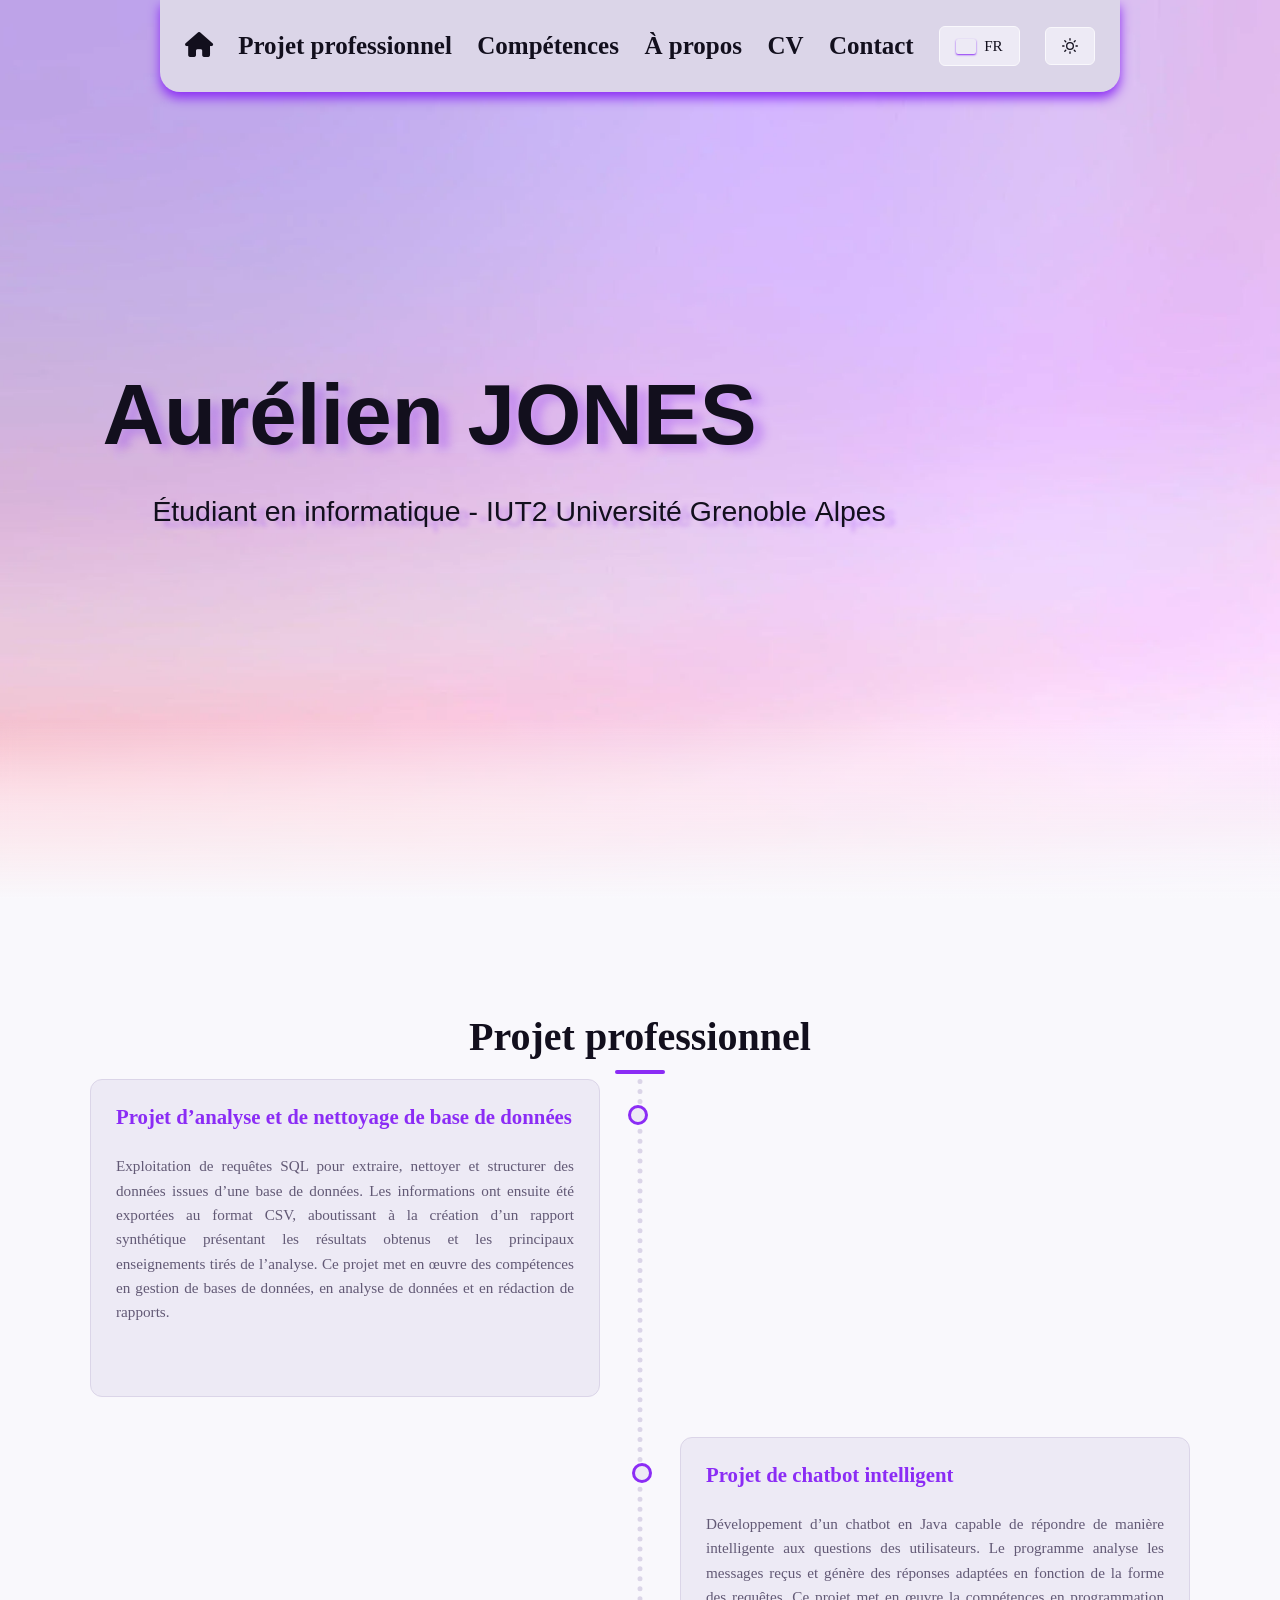
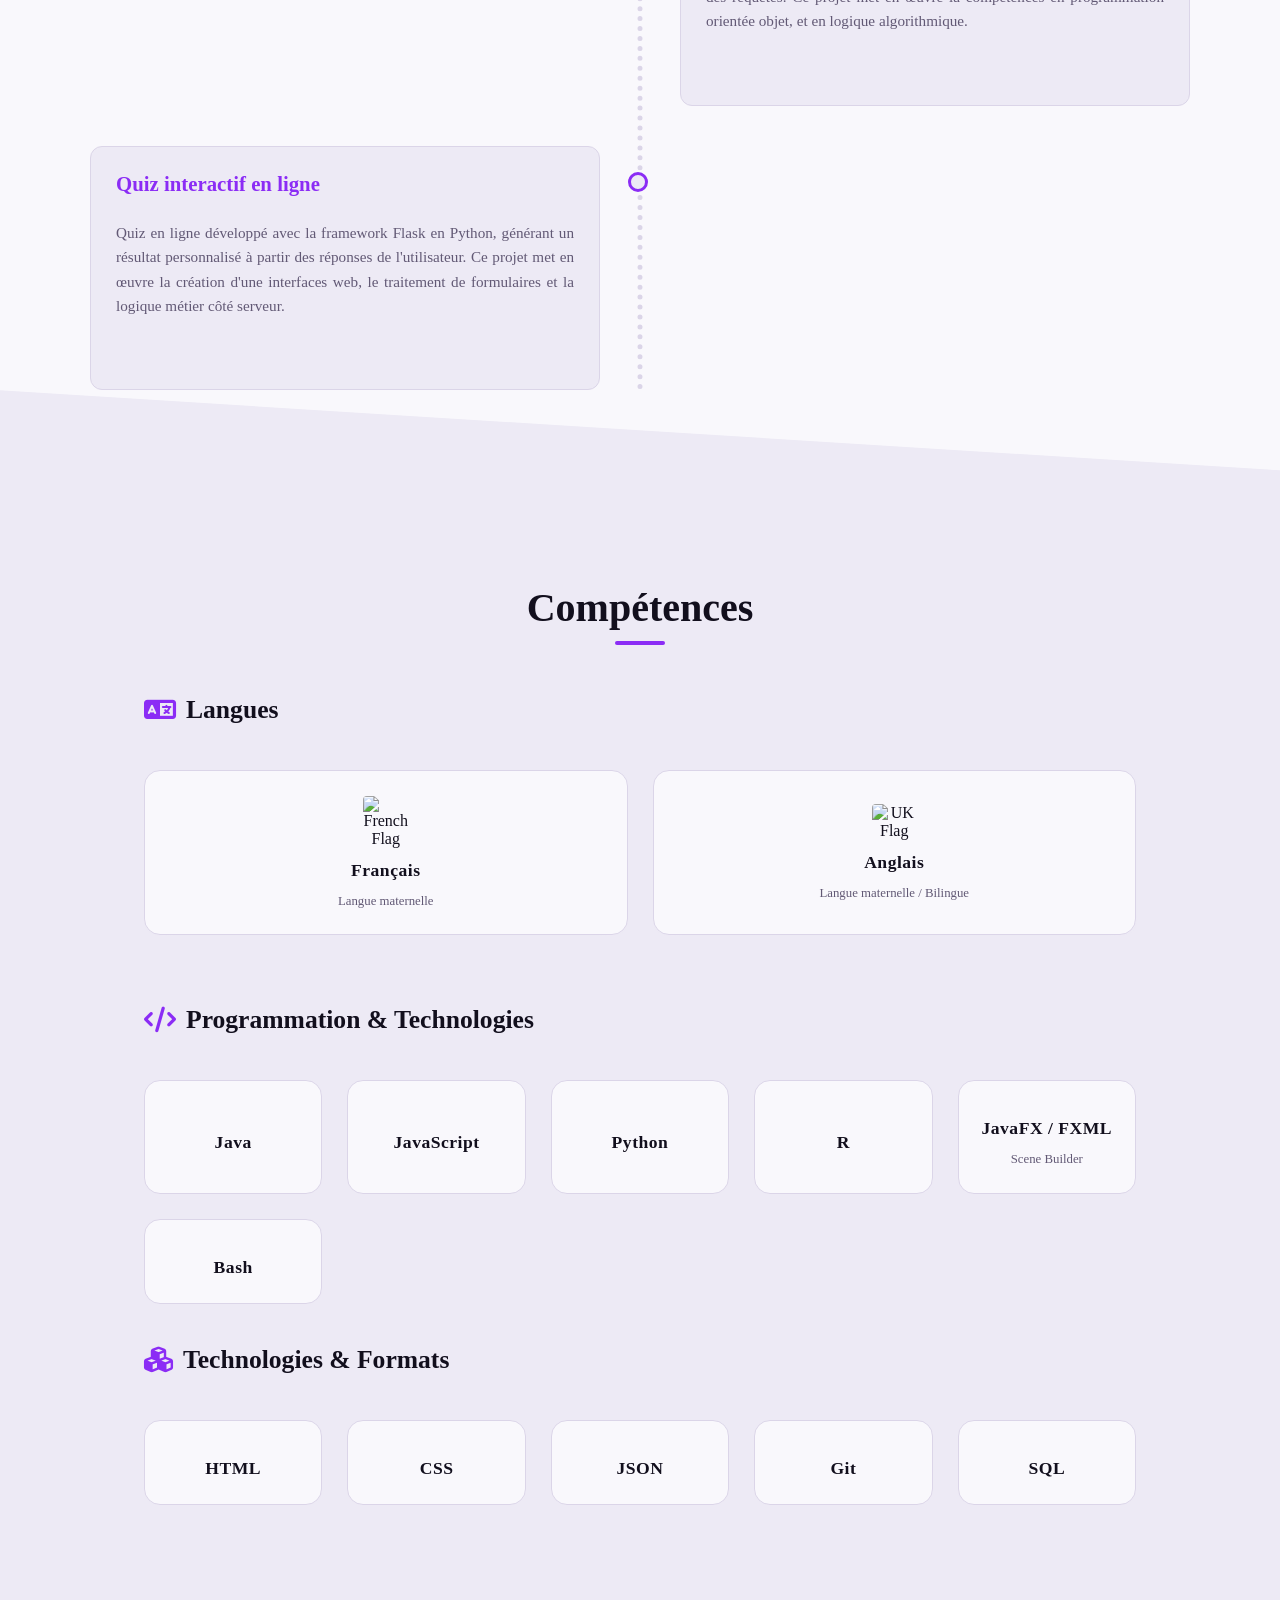
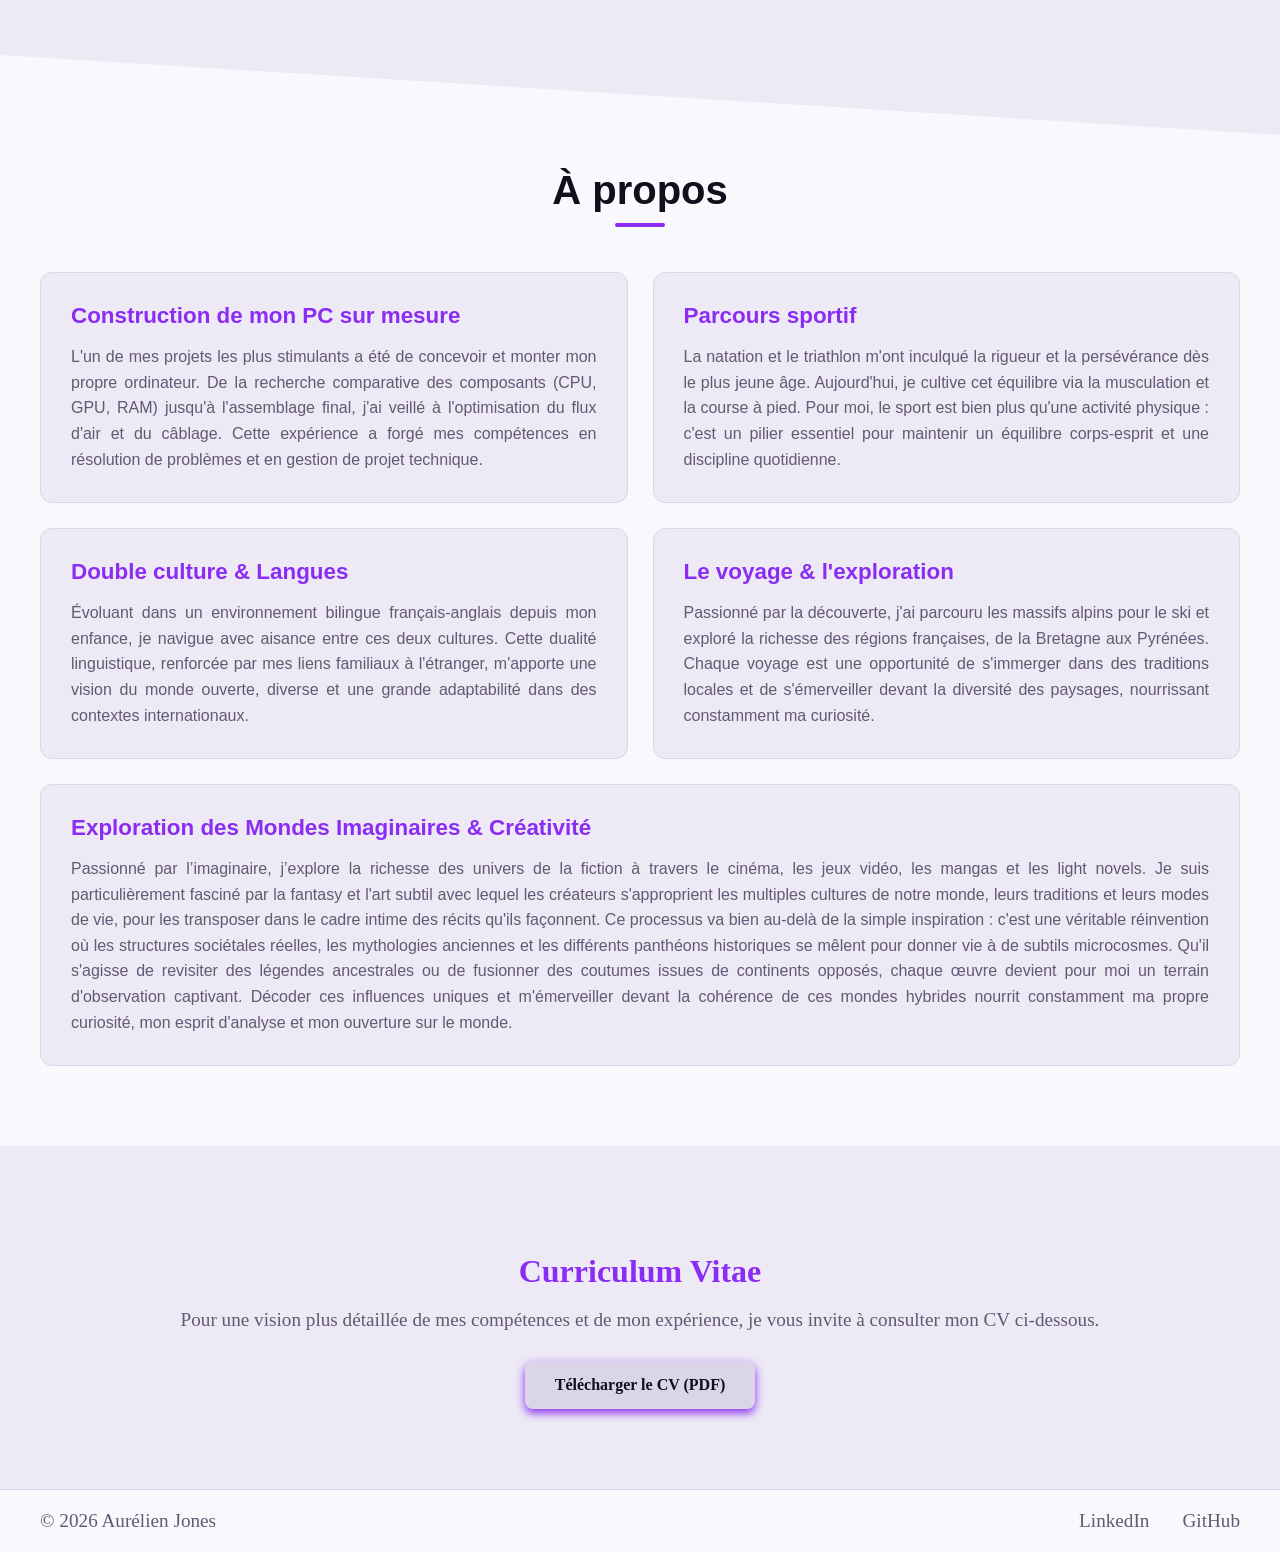
==== index.html @ 6d0a40be "Initial Commit" ====
<!DOCTYPE html>
<html lang="fr">
<head>
    <meta charset="UTF-8">
    <meta name="viewport" content="width=device-width, initial-scale=1.0">
    <title>Portfolio Jones Aurelien</title>
    <link rel="stylesheet" href="CSS/Nav.css">
    <link rel="stylesheet" href="CSS/Footer.css">
    <link rel="stylesheet" href="CSS/Main.css">
    <link rel="stylesheet" href="https://cdnjs.cloudflare.com/ajax/libs/simple-line-icons/2.5.5/css/simple-line-icons.min.css">
    <link rel="stylesheet" href="https://cdn.jsdelivr.net/gh/devicons/devicon@latest/devicon.min.css">
    <link rel="stylesheet" href="https://cdnjs.cloudflare.com/ajax/libs/font-awesome/6.4.0/css/all.min.css">
</head>

<body>

  <div class="nav-container">
    <a href="#" class="open-btn icon icon-menu"></a>
    
    <nav class="burger">
      <a href="#" class="close-btn">X</a>
      <ul>
        <li><a href="#"><i class="fa-solid fa-house"></i></a></li>
        <li><a href="#Experience" data-i18n="nav_experience"></a></li>
        <li><a href="#Competence" data-i18n="nav_skills"></a></li>
        <li><a href="#Propos" data-i18n="nav_about"></a></li>
        <li><a href="#Cv" data-i18n="nav_cv"></a></li>
        <li><a href="#Contact" data-i18n="nav_contact"></a></li>
        <li> <div class="lang-switcher">
              <button id="lang-toggle-btn" onclick="toggleLanguage()">
                <span id="lang-toggle-flag" class="fp"></span> 
                <span id="lang-toggle-text"></span>
              </button>
            </div>
        </li>
        <li><button id="theme-toggle">THEME</button></li>
      </ul>
    </nav>
  </div>

  <header>
    <canvas id="myCanvas"></canvas>
  </header>

  <main>
    <!-- Experience SECTION -->
    <section id="Experience">
      <h1 data-i18n="section_experience_title"></h1>
      <div class="project-grid">
        <div class="project-item">
          <h2 data-i18n="experience_project1_title"></h2>
          <p data-i18n="experience_project1_desc"></p>
          <a class="project-hint" href="project_page.html" data-i18n="experience_click_info"></a>
        </div>
        <div class="project-item">
          <h2 data-i18n="experience_project2_title"></h2>
          <p data-i18n="experience_project2_desc"></p>
          <a class="project-hint" href="project_page.html" data-i18n="experience_click_info"></a>
        </div>
        <div class="project-item">
          <h2 data-i18n="experience_project3_title"></h2>
          <p data-i18n="experience_project3_desc"></p>
          <a class="project-hint" href="project_page.html" data-i18n="experience_click_info"></a>
        </div>
      </div>
    </section>

    <!-- Competence SECTION -->
    <section id="Competence">
      <h1 data-i18n="section_skills_title"></h1>

      <div class="skills-category">
        <h2><i class="fa-solid fa-language"></i> <span data-i18n="skills_languages"></span></h2>
        <div class="skills-grid">
        <div class="skill-item">
          <img src="https://cdnjs.cloudflare.com/ajax/libs/flag-icon-css/3.5.0/flags/4x3/fr.svg" alt="French Flag" class="skill-flag">
          <h3 data-i18n="skills_fr_title"></h3>
          <p data-i18n="skills_fr_desc"></p>
        </div>
        <div class="skill-item">
          <img src="https://cdnjs.cloudflare.com/ajax/libs/flag-icon-css/3.5.0/flags/4x3/gb.svg" alt="UK Flag" class="skill-flag">
          <h3 data-i18n="skills_en_title"></h3>
          <p data-i18n="skills_en_desc"></p>
        </div>
        </div>
      </div>

      <div class="skills-category">
        <h2><i class="fa-solid fa-code"></i> <span data-i18n="skills_tech"></span></h2>
        <div class="skills-grid">
          <div class="skill-item">
            <i class="devicon-java-plain colored"></i>
            <h3>Java</h3>
          </div>
          <div class="skill-item">
            <i class="devicon-javascript-plain colored"></i>
            <h3>JavaScript</h3>
          </div>
          <div class="skill-item">
            <i class="devicon-python-plain colored"></i>
            <h3>Python</h3>
          </div>
          <div class="skill-item">
            <i class="devicon-r-plain colored"></i>
            <h3>R</h3>
          </div>
          <div class="skill-item">
              <i class="devicon-java-plain colored split-icon"></i>
              <h3>JavaFX / FXML</h3>
              <p class="skill-sub">Scene Builder</p>
        </div>
        <div class="skill-item">
              <i class="devicon-bash-plain colored split-icon"></i>
              <h3>Bash</h3>
        </div>
        </div>

        <h2><i class="fa-solid fa-cubes"></i> <span data-i18n="skills_tools"></span></h2>
        <div class="skills-grid">
          <div class="skill-item">
          <i class="devicon-html5-plain colored"></i>
            <h3>HTML</h3>
          </div>
            <div class="skill-item">
              <i class="devicon-css3-plain colored"></i>
              <h3>CSS</h3>
            </div>
            <div class="skill-item">
              <i class="devicon-json-plain colored"></i>
              <h3>JSON</h3>
            </div>
            <div class="skill-item">
              <i class="devicon-git-plain colored"></i>
              <h3>Git</h3>
            </div>
            <div class="skill-item">
                <i class="devicon-azuresqldatabase-plain colored"></i>
                <h3>SQL</h3>
            </div>
        </div>
      </div>
    </section>

    <!-- ABOUT SECTION -->
    <section id="Propos">
      <h1 data-i18n="section_about_title"></h1>

      <article class="propos-item">
        <h2 data-i18n="about_pc_title"></h2>
        <p data-i18n="about_pc_desc"></p>
      </article>

      <article class="propos-item">
        <h2 data-i18n="about_sport_title"></h2>
        <p data-i18n="about_sport_desc"></p>
      </article>

      <article class="propos-item">
        <h2 data-i18n="about_culture_title"></h2>
        <p data-i18n="about_culture_desc"></p>
      </article>

      <article class="propos-item">
        <h2 data-i18n="about_travel_title"></h2>
        <p data-i18n="about_travel_desc"></p>
      </article>

      <article class="propos-item full-width">
        <h2 data-i18n="about_worlds_title"></h2>
        <p data-i18n="about_worlds_desc"></p>
      </article>
    </section>
  </main>

  <footer>
    <!-- CV DOWNLOAD -->
    <section id="Cv" class="cv-container">
      <h2 data-i18n="section_cv_title"></h2>
      <p data-i18n="section_cv_desc"></p>
      <a href="MEDIA/CV_Jones_Aurelien.pdf" download="CV_Jones_Aurelien_(Ancien)" class="download-btn" data-i18n="section_cv_btn"></a>
    </section>

    <!-- CONTACT -->
    <section id="Contact" class="Contact">
      <div class="contact-content">
        <p class="copyright">© 2026 Aurélien Jones</p>
        
        <div class="social-links">
          <a href="https://www.linkedin.com/in/aurélien-jones-87854a2b4/" rel="linkedIn">
            <i class="icon icon-social-linkedin"></i> LinkedIn
          </a>
          <a href="https://github.com/aurelien-jones" rel="github">
            <i class="icon icon-social-github"></i> GitHub
          </a>
        </div>
      </div>
    </section>
  </footer>

  <script src="JS/burger.js"></script>
  <script src="JS/canvas.js"></script>
  <script src="JS/lang.js"></script>
  <script src="JS/main.js"></script>

</body>
</html>
---- CSS/Nav.css ----
:root {
  /* Background */
    --color-bg: #0b0a10;
    --color-bg-second: #151222;

    /* Text */
    --color-text: #e6e1f2;
    --color-text-second: #a7a0b8;

    /* Accent */
    --color-accent: #a855f7;

    /* Optional extra: subtle borders / dividers */
    --color-border: #2a2438;
}
[data-theme="light"] {
    /* Background */
    --color-bg: #f9f8fc;
    --color-bg-second: #edeaf5;

    /* Text */
    --color-text: #120f1d;
    --color-text-second: #625975;

    /* Accent */
    --color-accent: #8b2cf5;

    /* Optional extra */
    --color-border: #dbd5e8;
}

/** MENU NAV BAR (Mobile) **/
nav.burger {
  position: fixed;
  top: 0;
  transform: translateY(-100vh);
  background-color: var(--color-border);
  width: 100vw;
  height: 100vh;
  transition: transform 0.2s;
  z-index: 1000;
}
/* Affiche le menu */
nav.burger.visible {
  transform: translateY(0%);
}
/* Liste des liens */
nav.burger ul {
  display: flex;
  flex-direction: column;
  gap: 0.5rem;
  padding: 1rem;
  list-style-type: none;
  margin: 0;
}
/* Liens */
nav.burger ul li a {
  color: var(--color-text);
  font-weight: bold;
  text-decoration: none;
  font-size: 25px;
  transition: color 0.3s ease;
}
/* Effet survol */
nav.burger ul li a:hover {
  color: var(--color-text-second);
  background-color: transparent;
}
/* Boutons ouverture et fermeture */
.open-btn {
  font-size: 40px;
  text-decoration: none;
  color: inherit;
  margin: 1rem;
  display: block;
  color: var(--color-text-second);
}
.close-btn {
  display: block;
  width: fit-content;
  margin: 1rem;
  margin-left: auto;
  text-decoration: none;
  color: var(--color-text-second);
  font-size: 40px;
}


.lang-switcher button, 
#theme-toggle {
  background-color: var(--color-bg-second);
  color: var(--color-text); 
  border: 1px solid var(--color-bg);
  padding: 10px 16px;
  font-size: 0.95rem;
  font-family: inherit;
  font-weight: 500;
  border-radius: 6px;
  cursor: pointer;
  display: inline-flex;
  align-items: center;
  gap: 8px;
  transition: all 0.2s ease;
  
}

.lang-switcher button:hover, 
#theme-toggle:hover {
  background-color: var(--color-text-second);
  border-color: var(--color-accent);
}


.lang-switcher button .fp {
  display: inline-block;
  width: 20px;
  height: 15px;
  background-size: contain;
  background-repeat: no-repeat;
  background-position: center;
  border-radius: 2px;
  box-shadow: 0 1px 2px var(--color-accent);
  flex-shrink: 0;
}

.lang-switcher button .fp-gb {
  background-image: url('https://cdnjs.cloudflare.com/ajax/libs/flag-icon-css/3.5.0/flags/4x3/gb.svg');
}

.lang-switcher button .fp-fr {
  background-image: url('https://cdnjs.cloudflare.com/ajax/libs/flag-icon-css/3.5.0/flags/4x3/fr.svg');
}

.lang-switcher {
  padding: 10px 0;
}

.nav-container {
  position: fixed; 
  top: 0;
  left: 0;
  width: 100%;
  z-index: 999;     
  background-color: transparent; 
  transition: background-color 0.4s ease; 
}

.nav-container.scrolled {
  background-color: var(--color-border);
  box-shadow: 0 6px 12px var(--color-accent)
}


/* Phone --> PC: */
@media screen and (min-width: 992px) {
  .open-btn,
  .close-btn {
    display: none;
  }

  .nav-container {
    position: fixed; 
    left: 50%;
    transform: translateX(-50%); /* Metre au centre */
    
    top: 0;
    width: 75%;
    border-radius: 0px 0px 20px 20px;
  }


  nav.burger{
    position: static;
    transform: translateY(0%);
    width: 100%;
    height: auto; 
    display: flex;
    justify-content: space-between;
    align-items: center;
    background-color: transparent;
  }
  
  nav.burger ul {
    flex-direction: row;
    justify-content: space-around;
    align-items: center;
    width: 100%;
    margin: 0 auto;
  }

  nav.second{
    max-width: 1200px;
    margin: 0 auto;

  }

  .parametre {
    display: flex;
    justify-content: space-around;
    align-items: center;
    gap: 10px;
  }

  nav.burger.second ul {
  justify-content: space-between;
  }
}
---- CSS/Footer.css ----
/* =========================================
    CV SECTION
   ========================================= */

.cv-container {
  background-color: var(--color-bg-second);
  padding: 80px 20px;
  text-align: center;
}

.cv-container h2 {
  color: var(--color-accent);
  margin-bottom: 10px;
  font-size: 2rem;
}

.cv-container p {
  font-size: 1.2rem;
  color: var(--color-text-second);
  margin-bottom: 30px;
}

.download-btn {
  display: inline-flex;
  align-items: center;
  gap: 10px;
  background-color: var(--color-border);
  color: var(--color-text);
  padding: 15px 30px;
  text-decoration: none;
  border-radius: 8px;
  font-weight: 600;
  transition: transform 0.2s ease, box-shadow 0.2s ease;
  border: none;
  cursor: pointer;

    box-shadow:
    0 4px 10px var(--color-accent),
    inset 0 1px 0 var(--color-border);
}

.download-btn:hover {
  transform: translateY(-3px);
  box-shadow: 0 10px 20px var(--color-accent);
  color: var(--color-accent);
  filter: brightness(1.1);
}

.download-btn .icon {
  font-size: 1.2rem;
}


/* =========================================
   CONTACT / FOOTER SECTION
   ========================================= */

.Contact {
  background-color: var(--color-bg); 
  border-top: 1px solid var(--color-border);
  padding: 20px 30px;
}

.contact-content {
  max-width: 1200px;
  margin: 0 auto;
  display: flex;
  justify-content: space-between;
  align-items: center;
  flex-wrap: wrap;
  gap: 15px;
}

.Contact .copyright {
  color: var(--color-text-second);
  font-size: 1.2rem;
  margin: 0;
  font-weight: 500;
}

.Contact .social-links {
  display: flex;
  gap: 25px;
}

.Contact .social-links a {
  color: var(--color-text-second);
  text-decoration: none;
  font-size: 1.2rem;
  display: flex;
  align-items: center;
  gap: 8px;
  transition: color 0.2s ease, transform 0.2s ease;
}

.Contact .social-links a:hover {
  color: var(--color-accent);
  transform: translateY(-2px);
}
---- CSS/Main.css ----
/* ==========================================
  STYLES GLOBALS
========================================== */
html, body {
  margin: 0;
  padding: 0;
  background-color: var(--color-bg);
  color: var(--color-text);
  scroll-behavior: smooth;
  scroll-padding-top: 50px;
  text-align: justify;
  text-justify: inter-word;
}

header {
  height: 100vh;
  position: relative;
}

header::after {
  content: '';
  position: absolute;
  bottom: 0;
  width: 100%;
  height: 180px;
  background: linear-gradient(
    to bottom,
    transparent 0%,
    var(--color-bg) 100%
  );
  backdrop-filter: blur(8px);
  -webkit-backdrop-filter: blur(8px); /* Pour Safari */
}

canvas {
  display: block;
  width: 100%;
  height: 100%;
}

main {
  background-color: var(--color-bg);
  color: var(--color-text);
  overflow-x: hidden; 
}
main > section {
  padding: 120px 20px;
  position: relative;
  transition: background-color 0.3s ease;
}
main > section:nth-child(odd) {
  background-color: var(--color-bg);
}
main > section:nth-child(even) {
  background-color: var(--color-bg-second);
  clip-path: polygon(0 0, 100% 80px, 100% 100%, 0 calc(100% - 80px));
  margin-top: -80px;
  margin-bottom: -80px;
  padding-top: 160px;
  padding-bottom: 160px;
  z-index: 2; 
}
/* ==========================================
  Fin STYLES GLOBALS
========================================== */

/* =========================================
  STYLES EXPERIENCE
========================================= */

#Experience {
  padding: 80px 20px;
  max-width: 1100px;
  margin: 0 auto;
}

#Experience h1 {
  font-size: 2.5rem;
  color: var(--color-text);
  text-align: center;
  margin-bottom: 5px;
}
#Experience h1::after {
  content: '';
  display: block;
  width: 50px;
  height: 4px;
  background-color: var(--color-accent);
  margin: 10px auto 0 auto;
  border-radius: 2px;
}

.project-grid {
  position: relative;
  display: flex;
  flex-direction: column;
  gap: 30px; 
}
.project-grid::before {
  content: '';
  position: absolute;
  top: 0;
  bottom: 0;
  left: 15px;
  width: 0px;
  border-left: 5px dotted var(--color-border);
  z-index: 1;
}

.project-item {
  position: relative;
  margin-left: 40px;
  background-color: var(--color-bg-second);
  border: 1px solid var(--color-border);
  padding: 20px;
  border-radius: 12px;
  box-sizing: border-box;
  z-index: 2;
  transition: transform 0.3s ease, border-color 0.3s ease;

  display: flex;
  flex-direction: column;
  position: relative;
}

.project-hint {
  display: block;
  margin-top: 15px;
  font-size: 0.85rem;
  font-weight: 600;
  color: var(--color-accent);
  text-align: right;
  align-self: flex-end;
  text-decoration: none;
}



.project-item:hover {
  transform: translateY(-4px);
  border-color: var(--color-accent);
}

.project-item h2 {
  color: var(--color-accent);
  margin-top: 0;
  margin-bottom: 10px;
  font-size: 1.3rem;
}

.project-item p {
  color: var(--color-text-second);
  line-height: 1.6;
  font-size: 0.95rem;
}

/* Petits points */
.project-item::after {
  content: '';
  position: absolute;
  top: 25px; 
  left: -33px;
  width: 14px;
  height: 14px;
  background-color: var(--color-bg-second);
  border: 3px solid var(--color-accent);
  border-radius: 50%;
  z-index: 3;
}
/* ==========================================
  Fin STYLES EXPERIENCE
========================================== */


/* ==========================================
  SECTION COMPÉTENCES
========================================== */
#Competence h1 {
  font-size: 2.5rem;
  color: var(--color-text);
  margin-bottom: 50px;
  text-align: center;
  position: relative;
}

#Competence h1::after {
  content: '';
  display: block;
  width: 50px;
  height: 4px;
  background-color: var(--color-accent);
  margin: 10px auto 0 auto;
  border-radius: 2px;
}

.skills-category {
  width: 80%;
  max-width: 1200px;
  margin: 0 auto 50px;
}

.skills-category h2 {
  font-size: 1.6rem;
  color: var(--color-text);
  margin-bottom: 25px;
  display: flex;
  align-items: center;
  gap: 10px;
}

.skills-category h2 i {
  color: var(--color-accent);
}

.skills-grid {
  display: grid;
  grid-template-columns: repeat(auto-fit, minmax(160px, 1fr));
  gap: 25px;
  padding: 20px 0;
}

.skill-item {
  background-color: var(--color-bg); 
  border: 1px solid var(--color-border);
  border-radius: 16px;
  padding: 25px 15px;
  display: flex;
  flex-direction: column;
  align-items: center;
  justify-content: center;
  text-align: center;
  gap: 12px;
  /* Le Blur */
  transition: transform 0.4s cubic-bezier(0.175, 0.885, 0.32, 1.275), 
              background 0.3s ease, 
              border-color 0.3s ease, 
              box-shadow 0.3s ease, 
              backdrop-filter 0.4s ease;
  backdrop-filter: blur(12px);
  -webkit-backdrop-filter: blur(12px);
  position: relative;
  overflow: hidden;
}

.skill-item::before {
  content: '';
  position: absolute;
  top: -50%;
  left: -50%;
  width: 200%;
  height: 200%;
  background: radial-gradient(circle, var(--color-text-second) 0%, transparent 60%);
  opacity: 0;
  transition: opacity 0.4s ease;
  pointer-events: none;
}

.skill-item:hover {
  transform: translateY(-8px);
  
  background: var(--color-bg); 
  border-color: var(--color-accent);
  
  backdrop-filter: blur(0px);
  -webkit-backdrop-filter: blur(0px);
  
  box-shadow: 0 10px 25px -5px var(--color-accent), 
              0 8px 10px -6px var(--color-accent);
}

.skill-item:hover::before {
  opacity: 0.15; 
}

.skill-item i {
  font-size: 3rem;
  transition: transform 0.3s ease, color 0.3s ease;
}

.skill-flag {
  width: 45px;
  height: auto;
  border-radius: 4px;
  display: inline-block;
}

.skill-item:hover i {
  transform: scale(1.15);
  color: var(--color-accent);
}

.skill-item h3 {
  color: var(--color-text);
  font-size: 1.1rem;
  font-weight: 600;
  margin: 0;
  letter-spacing: 0.5px;
}

.skill-item p, 
.skill-item .skill-sub {
  color: var(--color-text-second);
  font-size: 0.8rem;
  margin: 0;
  line-height: 1.3;
}
/* ==========================================
  Fin SECTION COMPÉTENCES
========================================== */


/* ==========================================
  SECTION À PROPOS
========================================== */
#Propos {
  padding: 60px 20px;
  max-width: 1200px;
  margin: 0 auto;
  font-family: sans-serif;
  background-color: var(--color-bg);
  color: var(--color-text);
}
#Propos h1 {
  font-size: 2.5rem;
  color: var(--color-text);
  margin-bottom: 40px;
  text-align: center;
  position: relative;
}
#Propos h1::after {
  content: '';
  display: block;
  width: 50px;
  height: 4px;
  background-color: var(--color-accent);
  margin: 10px auto 0 auto;
  border-radius: 2px;
}
#Propos .propos-item {
  background-color: var(--color-bg-second);
  border: 1px solid var(--color-border);
  border-radius: 12px;
  padding: 30px;
  margin-bottom: 25px;
  transition: transform 0.3s ease, border-color 0.3s ease, box-shadow 0.3s ease;
}
#Propos .propos-item:hover {
  transform: translateY(-5px);
  border-color: var(--color-accent);
  box-shadow: 0 10px 20px var(--color-accent);
}
#Propos .propos-item h2 {
  font-size: 1.4rem;
  color: var(--color-accent);
  margin-top: 0;
  margin-bottom: 15px;
  display: flex;
  align-items: center;
}
#Propos .propos-item p {
  font-size: 1rem;
  color: var(--color-text-second);
  line-height: 1.6;
  margin: 0;
}
/* ==========================================
  FIN SECTION À PROPOS
========================================== */

/* Phone --> PC: */
@media (min-width: 992px) {
.project-grid {
    gap: 40px;  
  }
  /* Mettre au ccentre */
  .project-grid::before {
    left: 50%;
    transform: translateX(-50%);
  }
  .project-item {
    width: calc(50% - 40px);
    margin-left: 0;
    padding: 25px;
  }

  /* --- GAUCHE DROITE --- */
  .project-item:nth-child(odd) {
    align-self: flex-start;
  }
  .project-item:nth-child(odd)::after {
    right: -49px;
    left: auto;
  }
  .project-item:nth-child(even) {
    align-self: flex-end;
  }
  .project-item:nth-child(even)::after {
    left: -49px;
    right: auto;
  }
  .project-hint {
  opacity: 0;
  transform: translateY(8px);
  transition: opacity 0.3s ease, transform 0.3s ease;
  pointer-events: none;
  }
  .project-item:hover .project-hint {
  opacity: 1;
  transform: translateY(0);
  pointer-events: auto;
}


  #Propos {
    padding: 80px 40px;
  }
  #Propos {
    display: grid;
    grid-template-columns: repeat(2, 1fr);
    gap: 25px;
  }
  #Propos h1 {
    grid-column: span 2;
    margin-bottom: 20px;
  }
  #Propos .propos-item {
    margin-bottom: 0;
  }
  .propos-item.full-width {
    grid-column: span 2;
  }
}
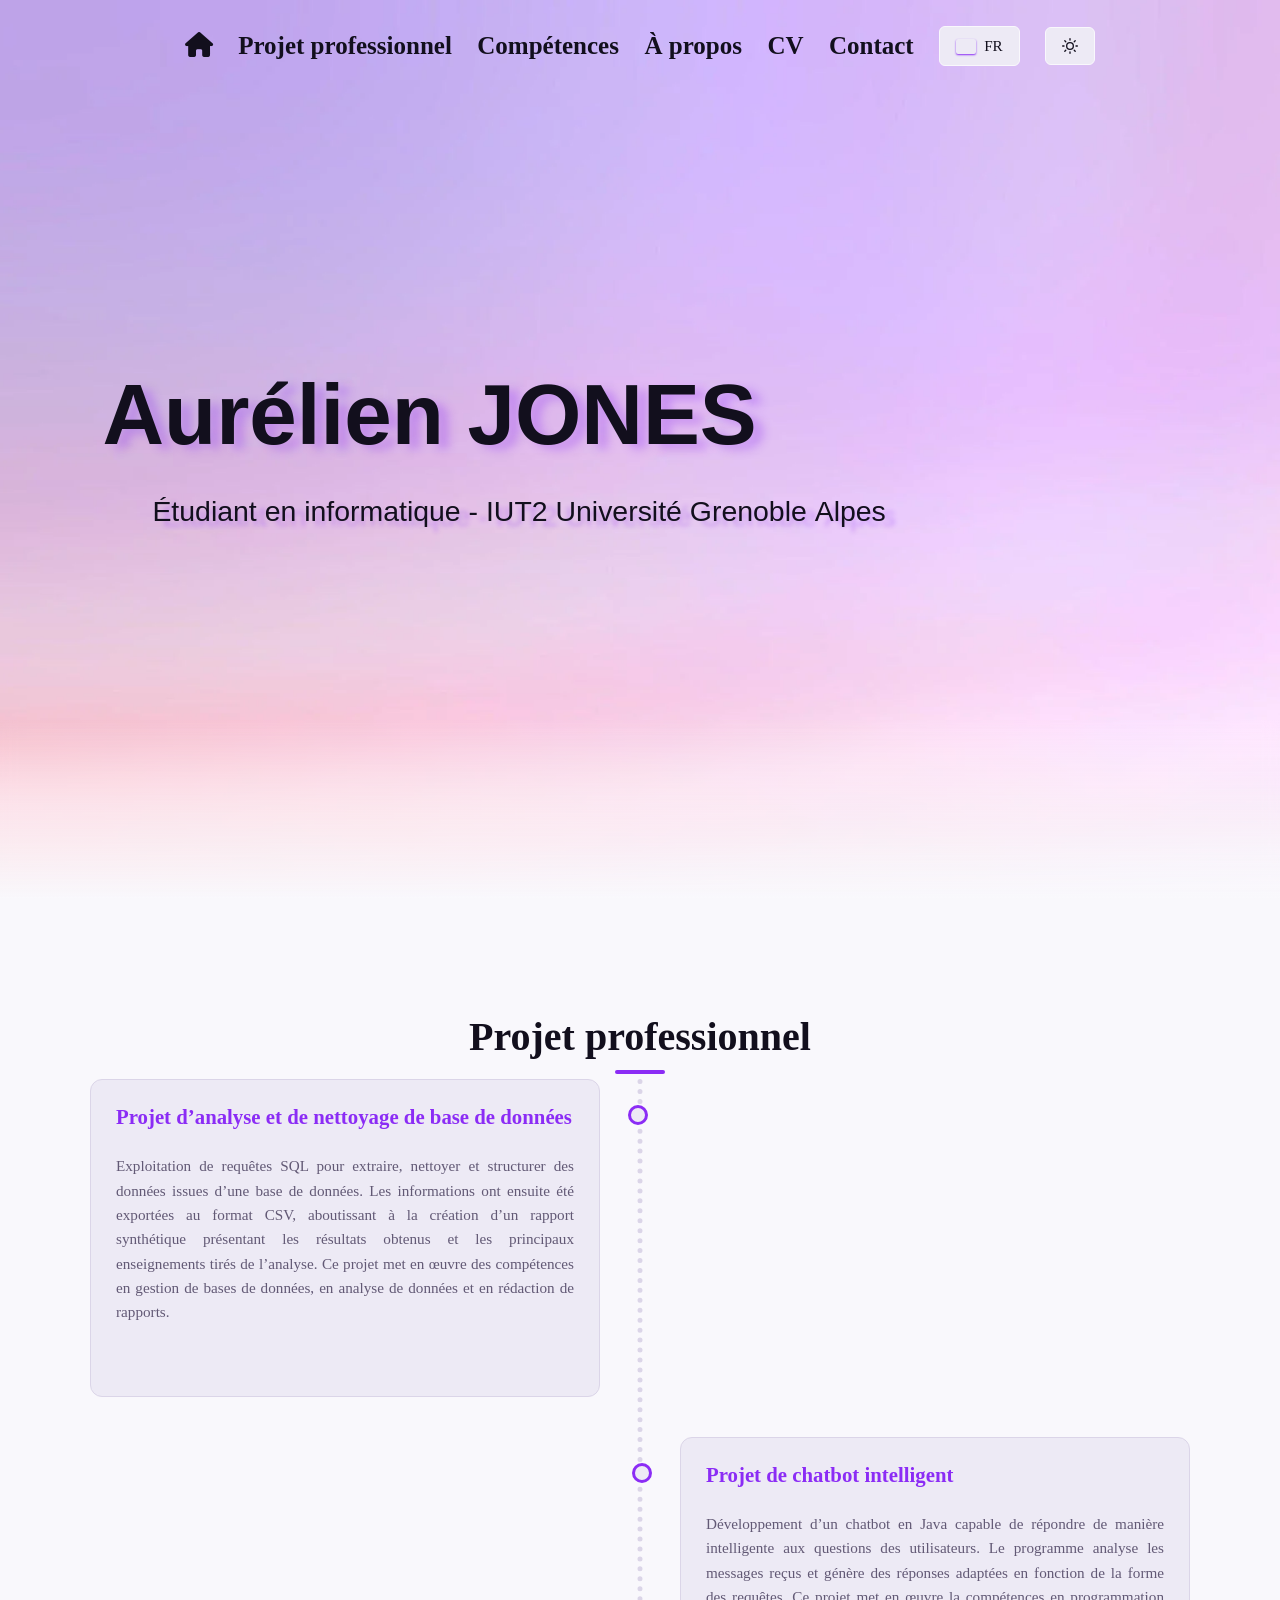
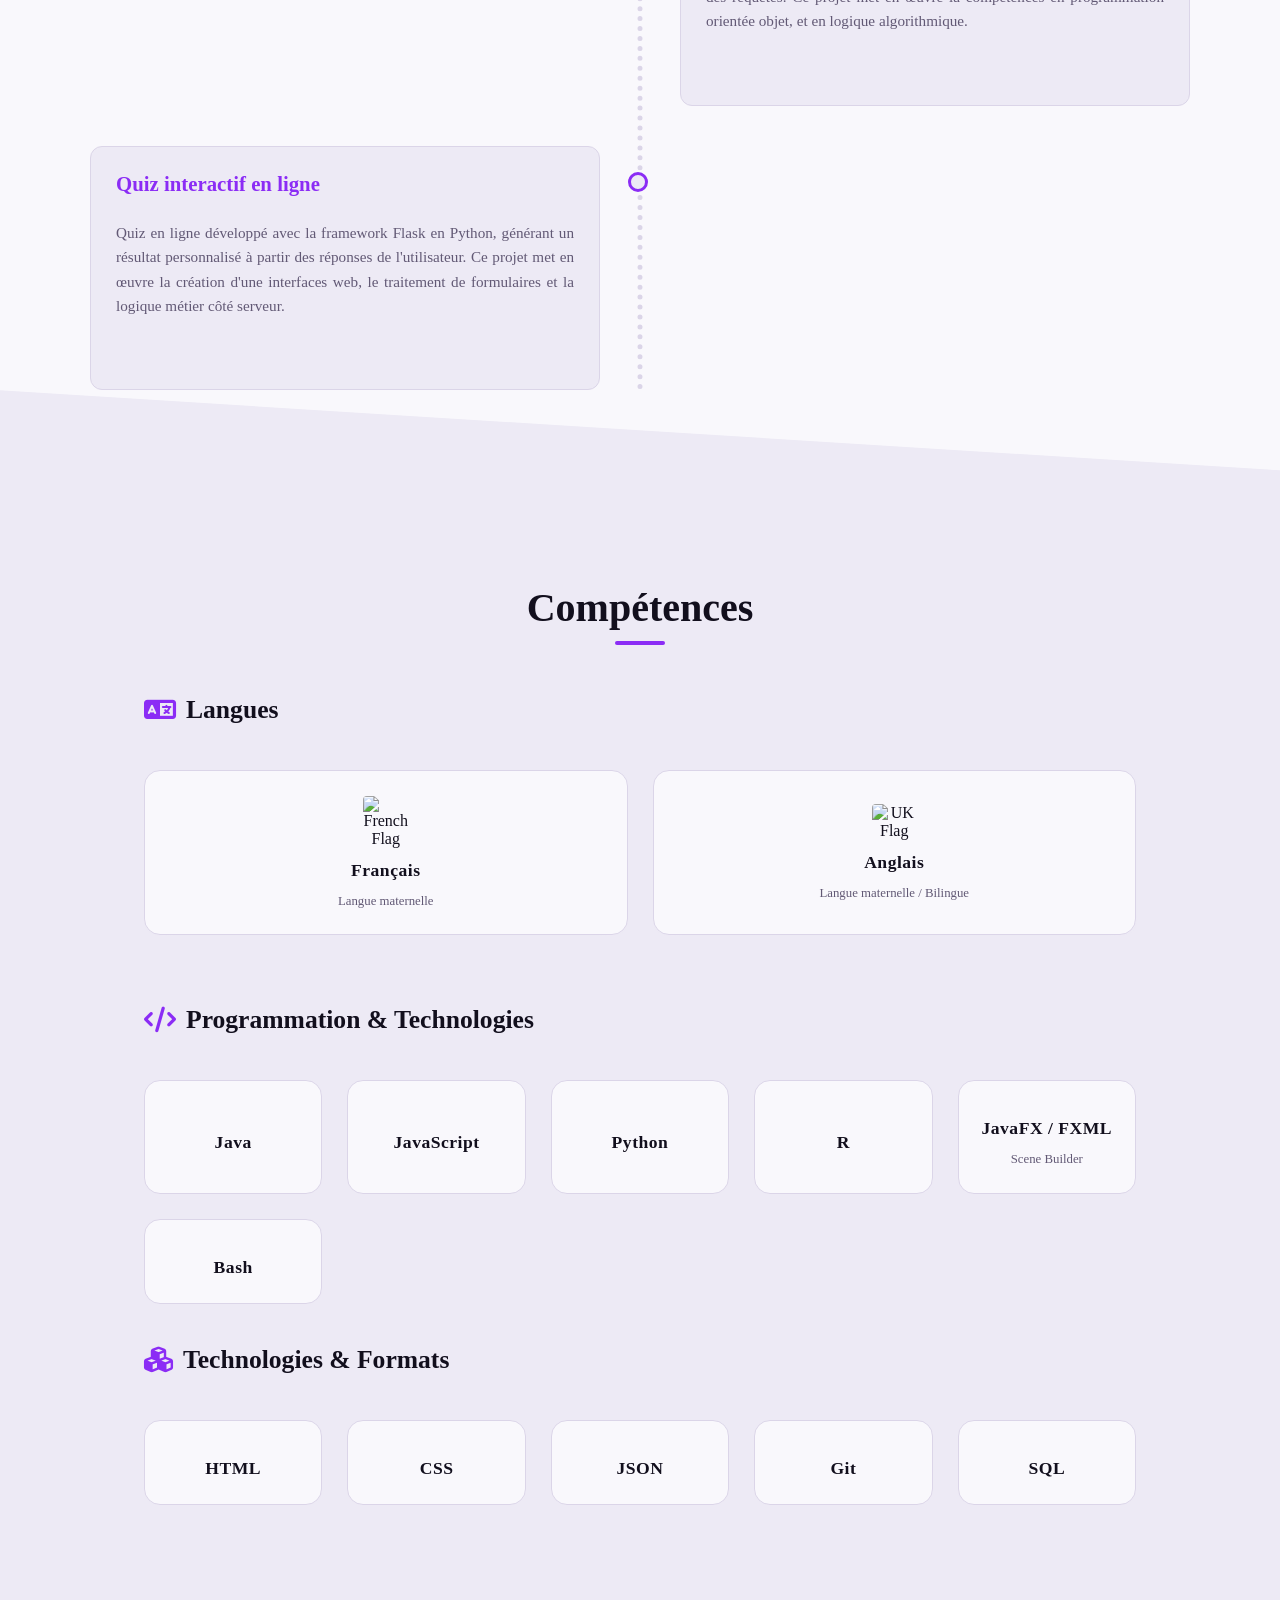
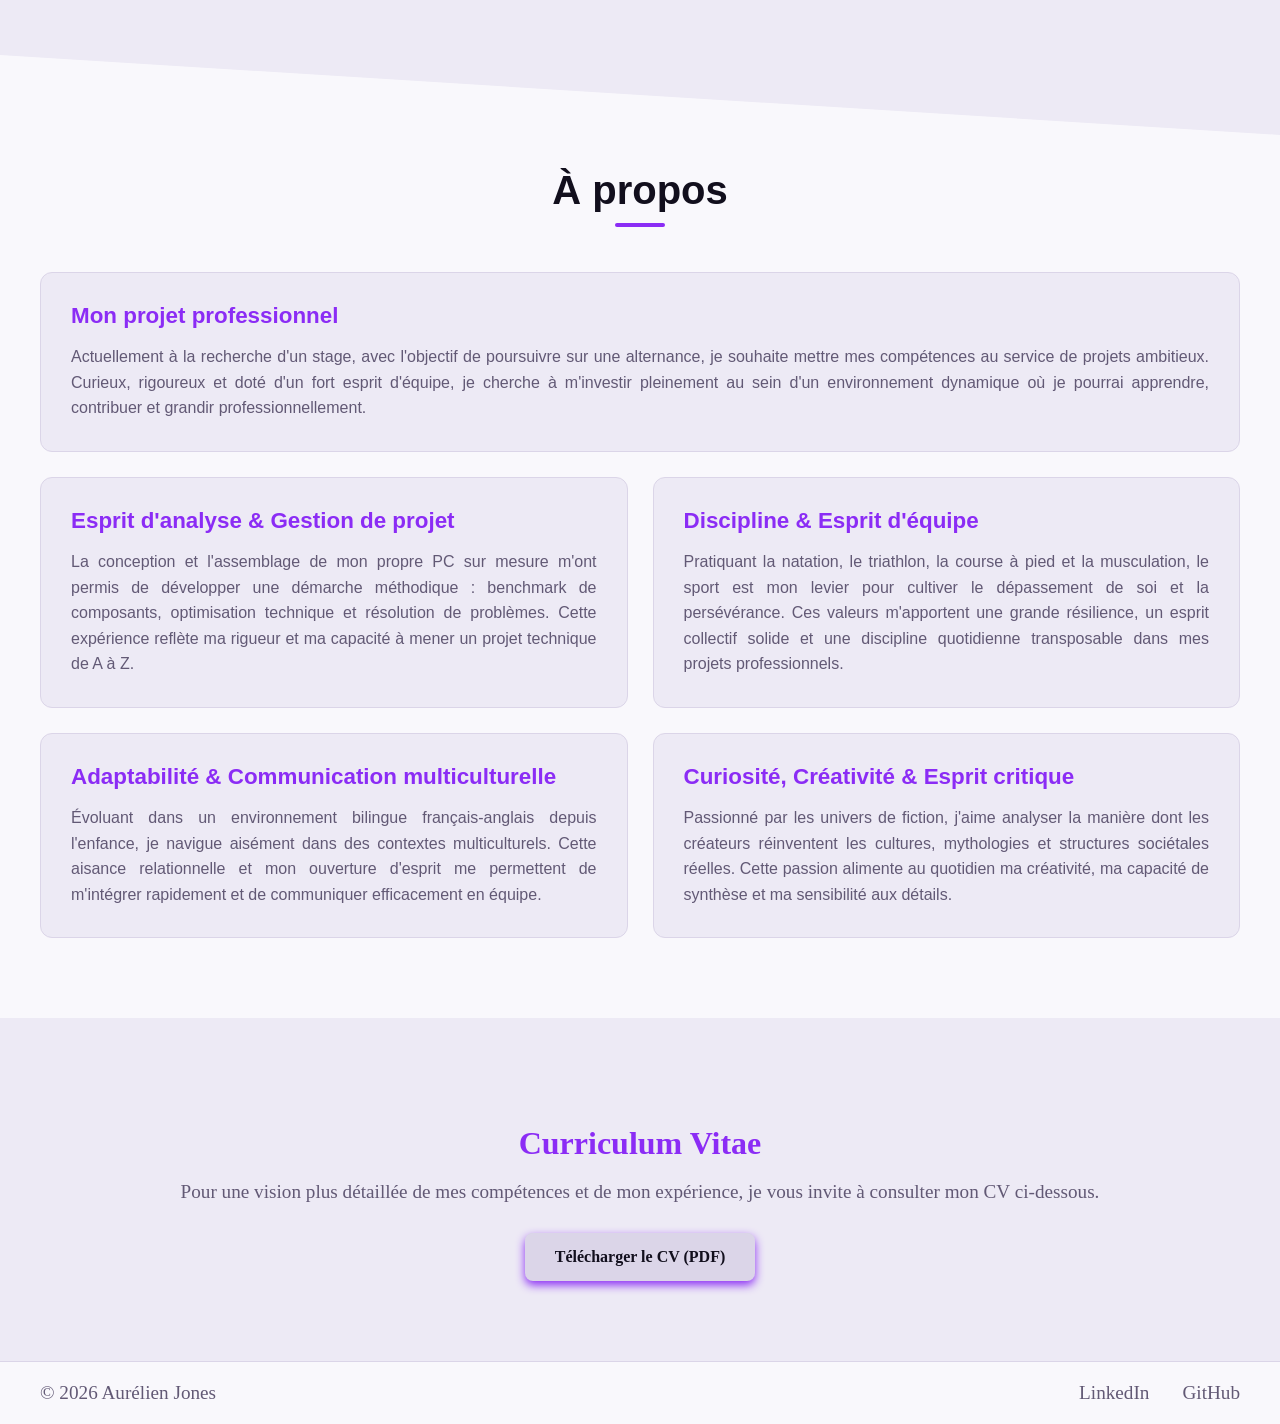
==== commit a30bdb68: "Updated about me section" ====
--- a/index.html
+++ b/index.html
@@ -145,6 +145,11 @@
     <section id="Propos">
       <h1 data-i18n="section_about_title"></h1>
 
+      <article class="propos-item full-width">
+        <h2 data-i18n="about_intro_title"></h2>
+        <p data-i18n="about_intro_desc"></p>
+      </article>
+
       <article class="propos-item">
         <h2 data-i18n="about_pc_title"></h2>
         <p data-i18n="about_pc_desc"></p>
@@ -161,11 +166,6 @@
       </article>
 
       <article class="propos-item">
-        <h2 data-i18n="about_travel_title"></h2>
-        <p data-i18n="about_travel_desc"></p>
-      </article>
-
-      <article class="propos-item full-width">
         <h2 data-i18n="about_worlds_title"></h2>
         <p data-i18n="about_worlds_desc"></p>
       </article>
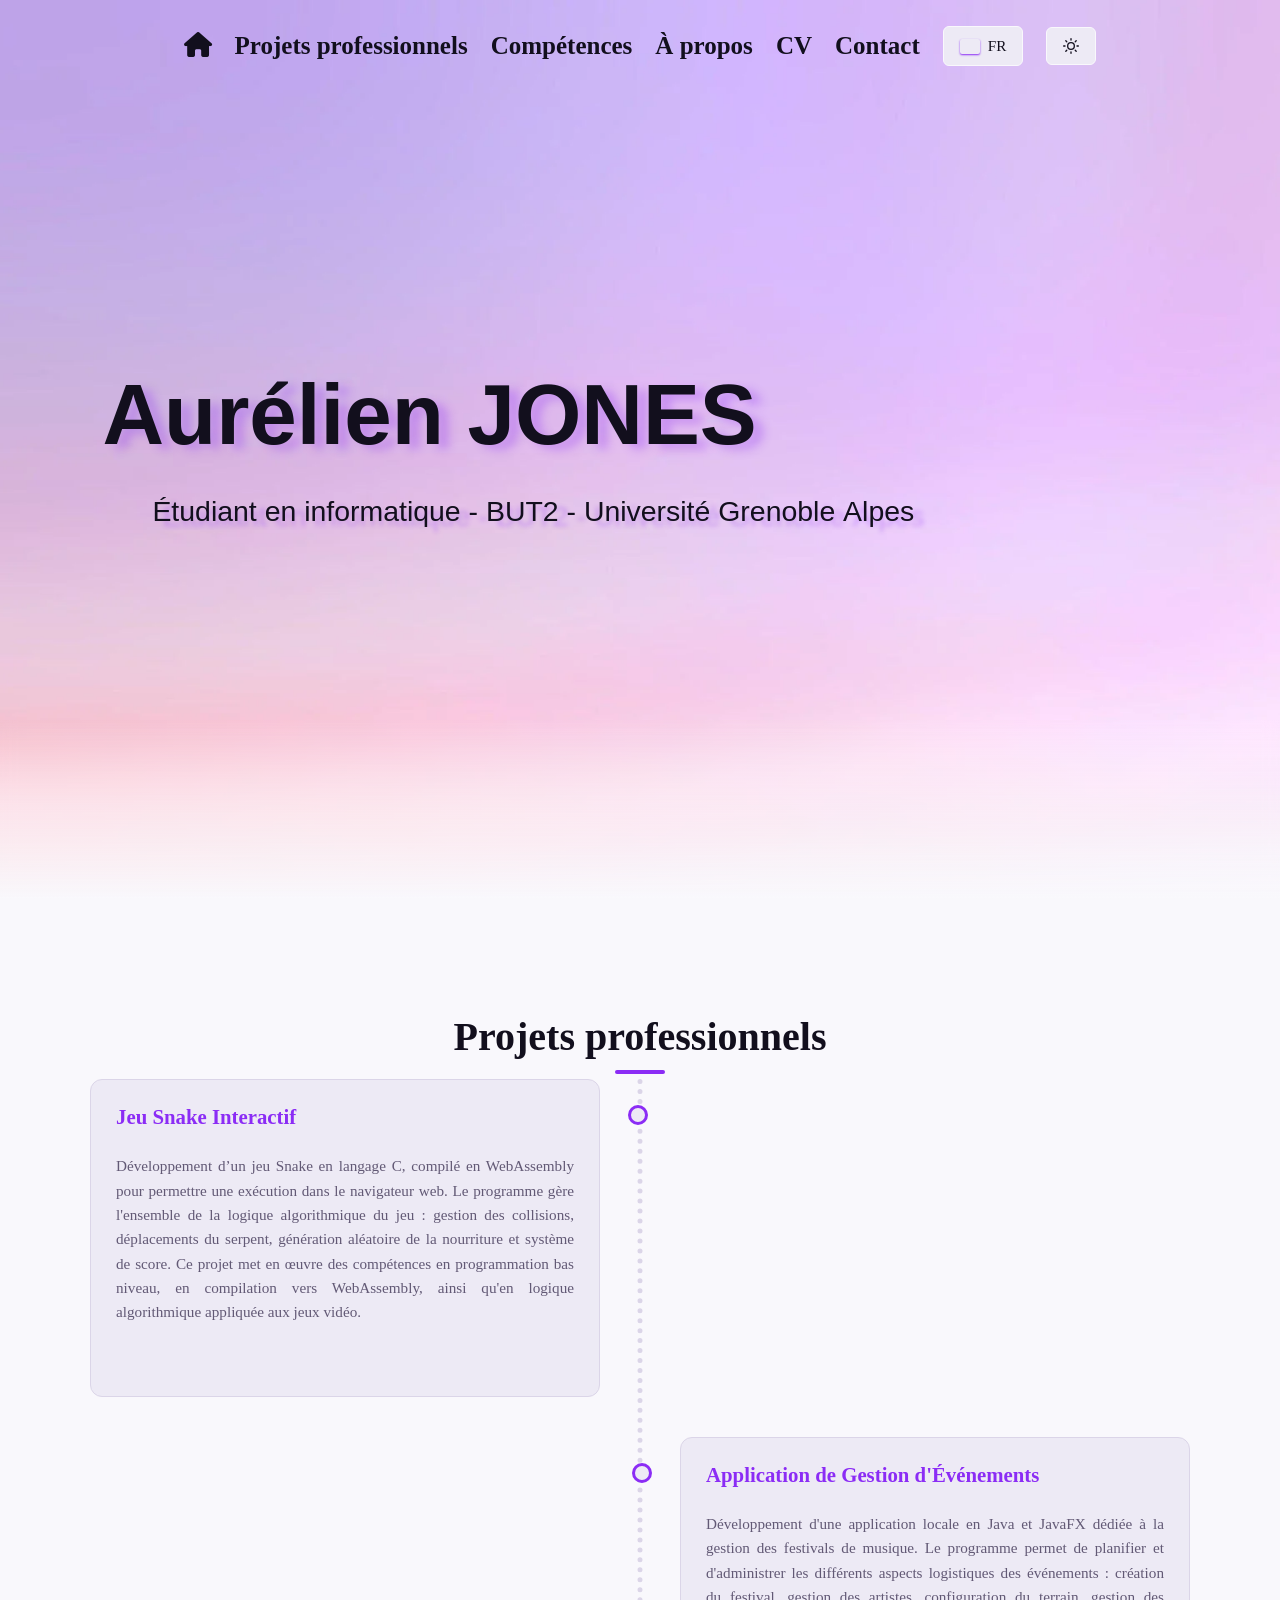
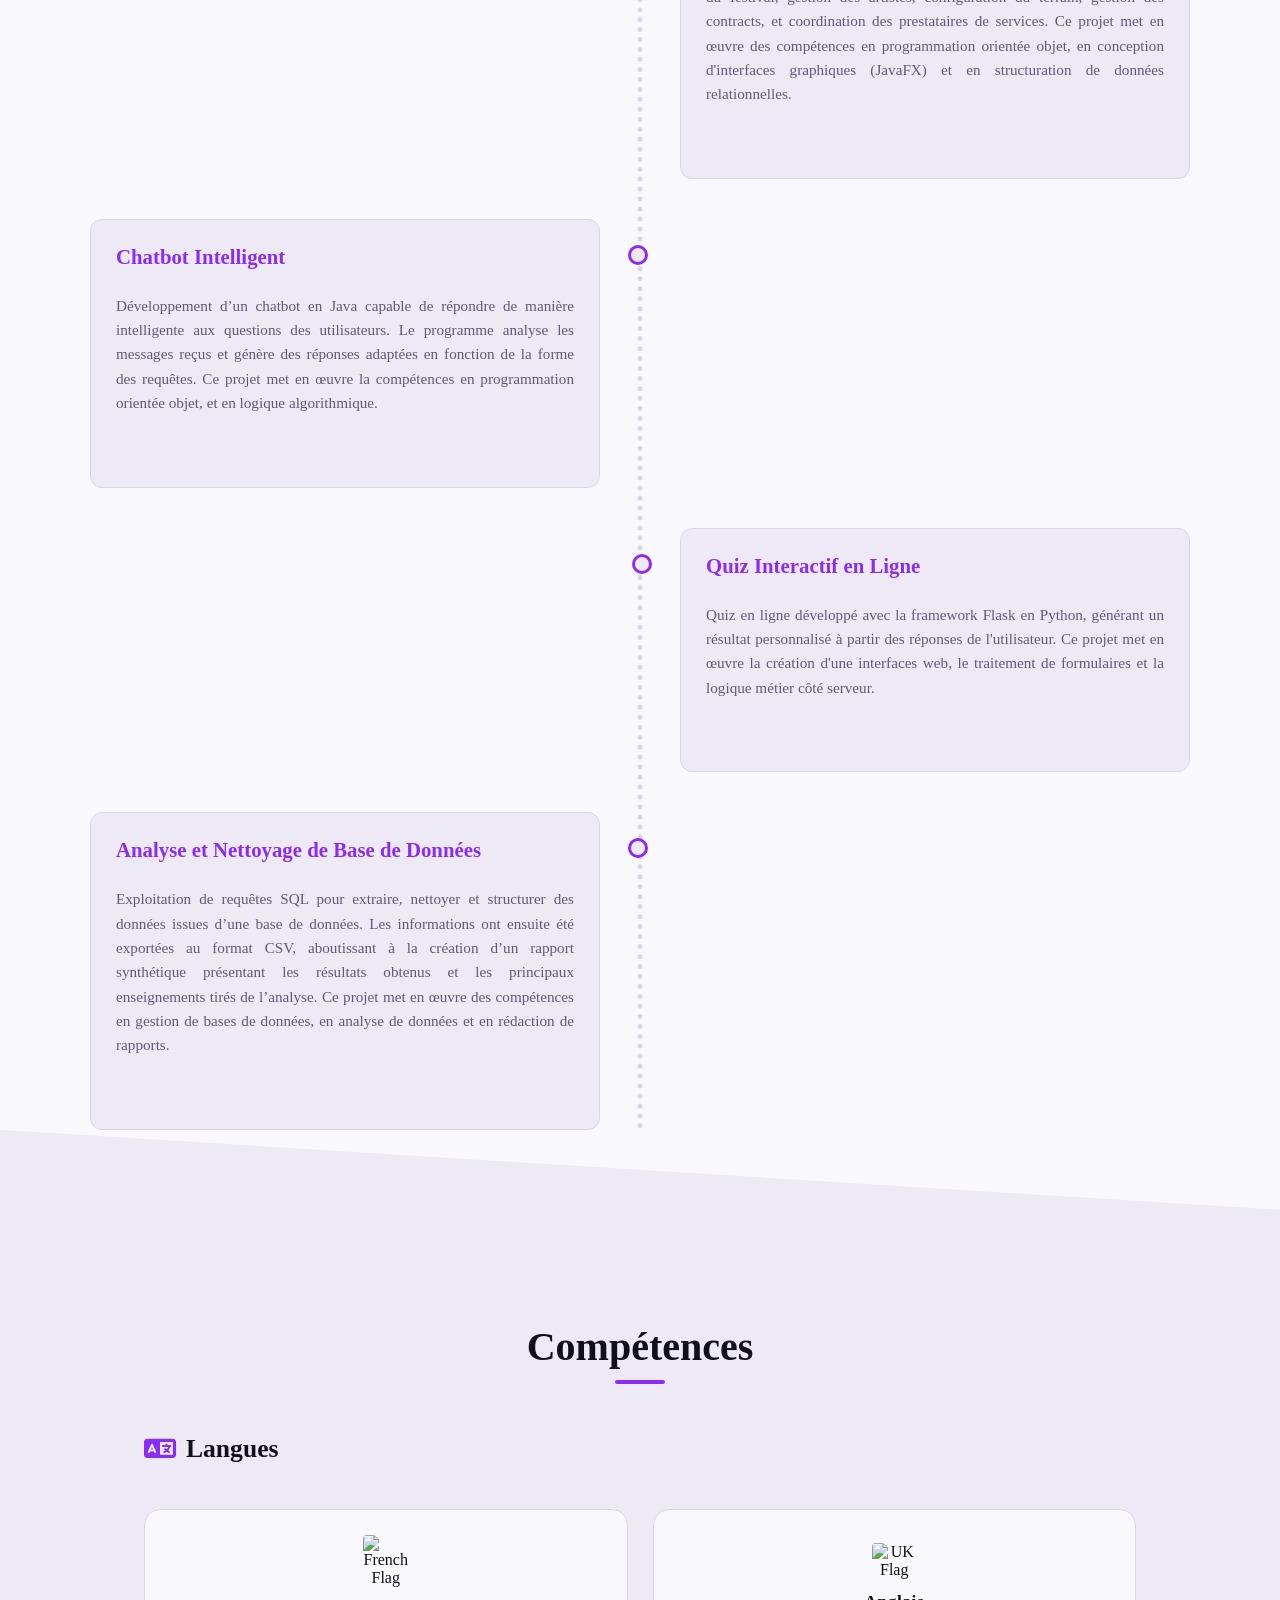
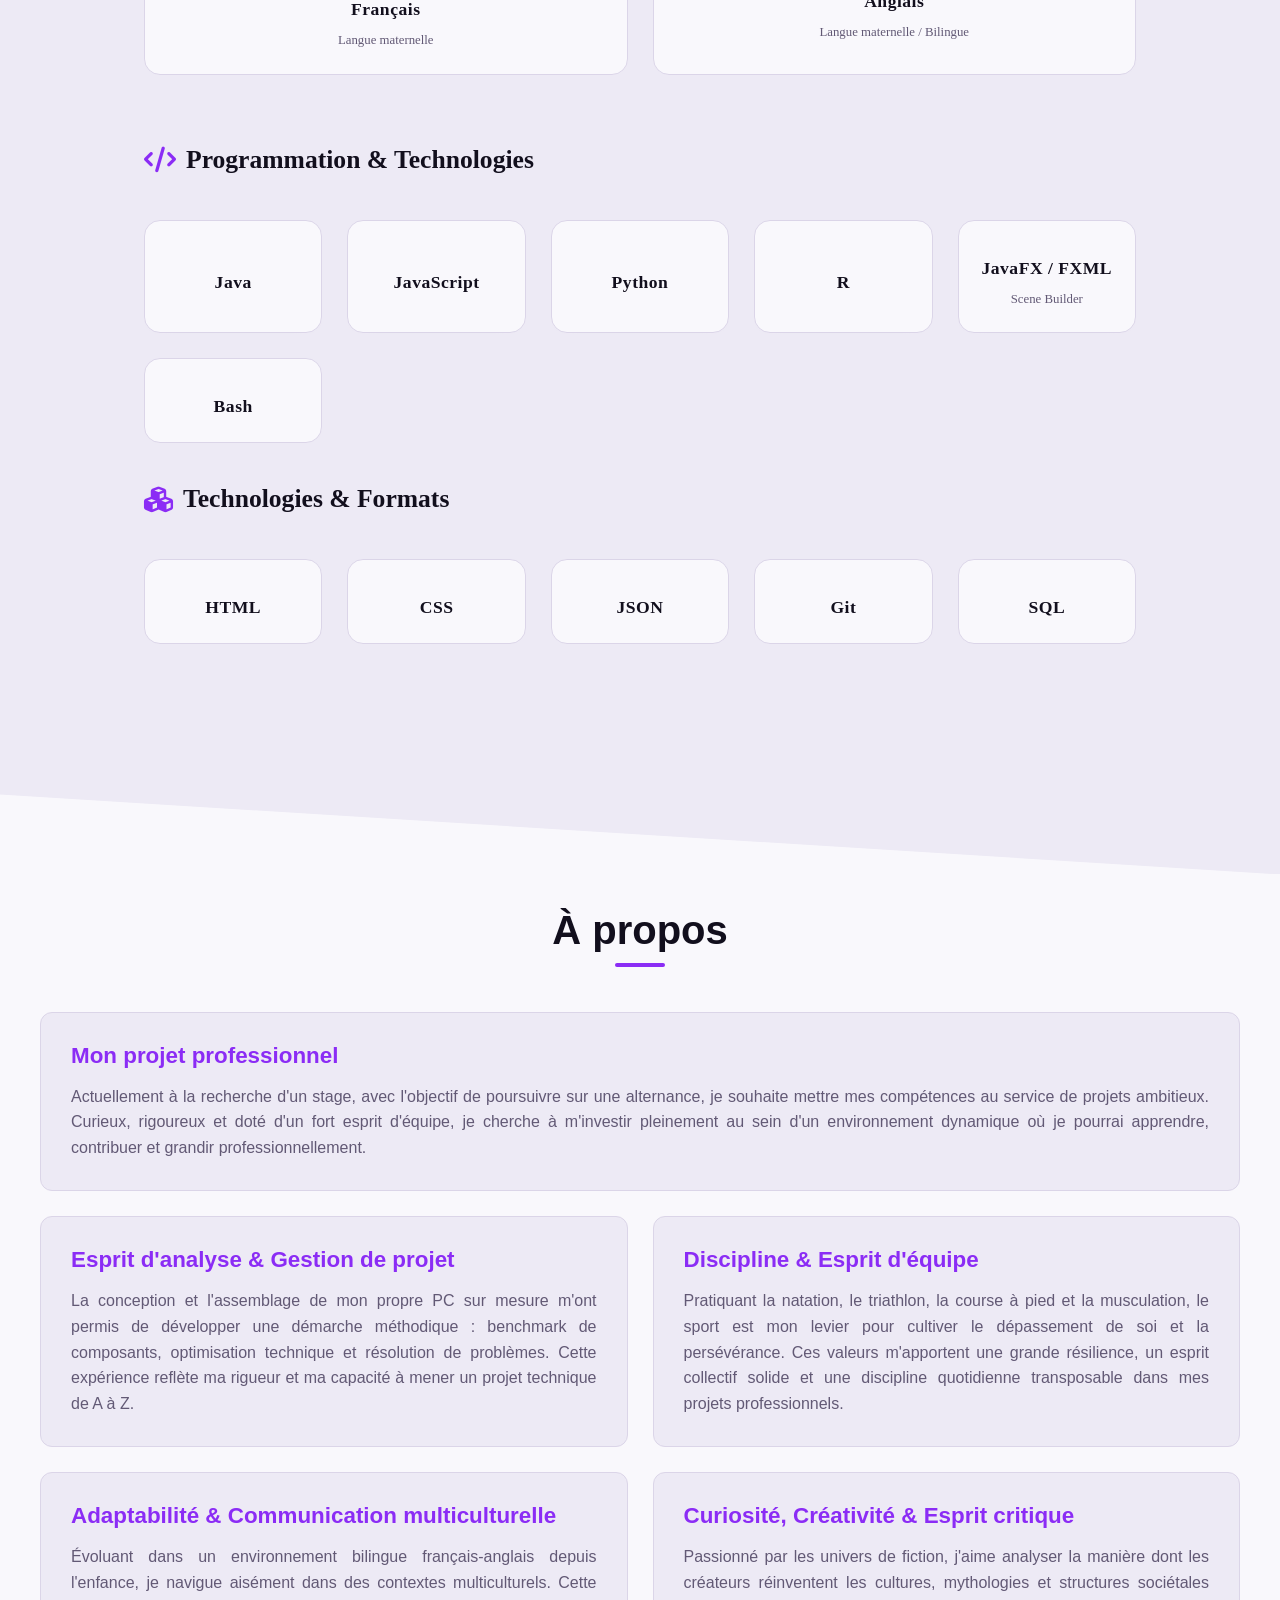
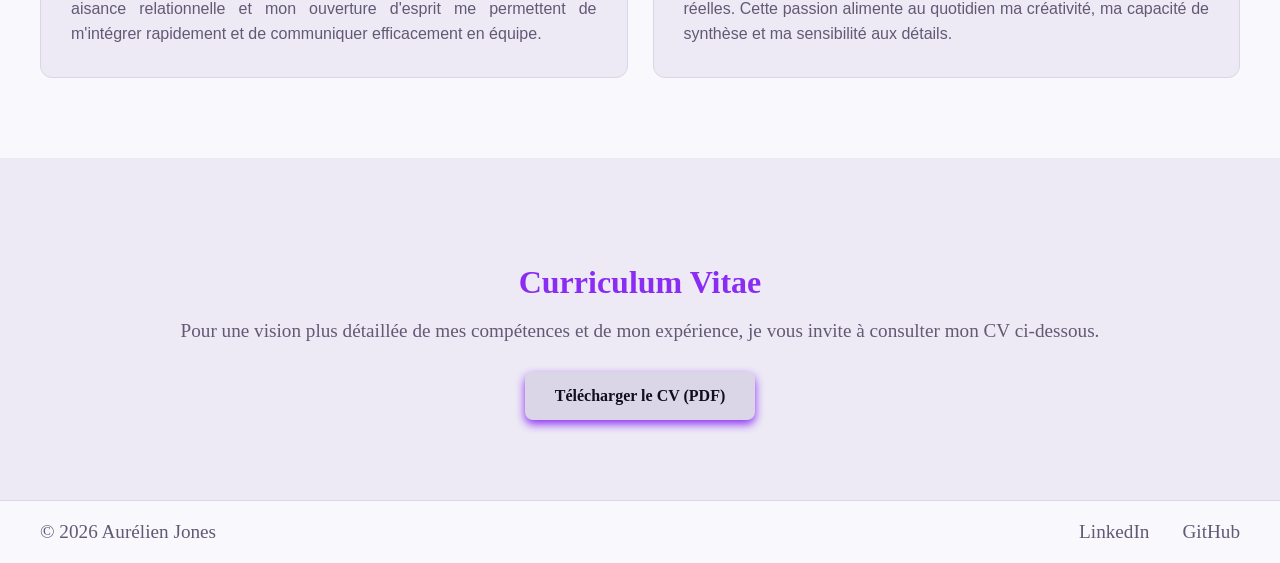
==== commit 2fd0fb04: "Added both projetcs, waiting to change into popup and not seperate page in next commit, and adding s" ====
--- a/index.html
+++ b/index.html
@@ -47,21 +47,42 @@
     <section id="Experience">
       <h1 data-i18n="section_experience_title"></h1>
       <div class="project-grid">
-        <div class="project-item">
-          <h2 data-i18n="experience_project1_title"></h2>
-          <p data-i18n="experience_project1_desc"></p>
+        
+         <!-- Snake -->
+        <div class="project-item">
+          <h2 data-i18n="experience_project_snake_title"></h2>
+          <p data-i18n="experience_project_snake_desc"></p>
+          <a class="project-hint" href="project_page.html#snake" data-i18n="experience_click_info"></a>
+        </div>
+
+         <!-- Genevent -->
+        <div class="project-item">
+          <h2 data-i18n="experience_project_genevent_title"></h2>
+          <p data-i18n="experience_project_genevent_desc"></p>
+          <a class="project-hint" href="project_page.html#genevent" data-i18n="experience_click_info"></a>
+        </div>
+
+        <!-- Chatbot -->
+        <div class="project-item">
+          <h2 data-i18n="experience_project_chatbot_title"></h2>
+          <p data-i18n="experience_project_chatbot_desc"></p>
           <a class="project-hint" href="project_page.html" data-i18n="experience_click_info"></a>
         </div>
-        <div class="project-item">
-          <h2 data-i18n="experience_project2_title"></h2>
-          <p data-i18n="experience_project2_desc"></p>
+
+        <!-- Quiz -->
+        <div class="project-item">
+          <h2 data-i18n="experience_project_quiz_title"></h2>
+          <p data-i18n="experience_project_quiz_desc"></p>
           <a class="project-hint" href="project_page.html" data-i18n="experience_click_info"></a>
         </div>
-        <div class="project-item">
-          <h2 data-i18n="experience_project3_title"></h2>
-          <p data-i18n="experience_project3_desc"></p>
+
+        <!-- Analyse -->
+        <div class="project-item">
+          <h2 data-i18n="experience_project_analyse_title"></h2>
+          <p data-i18n="experience_project_analyse_desc"></p>
           <a class="project-hint" href="project_page.html" data-i18n="experience_click_info"></a>
         </div>
+
       </div>
     </section>
 
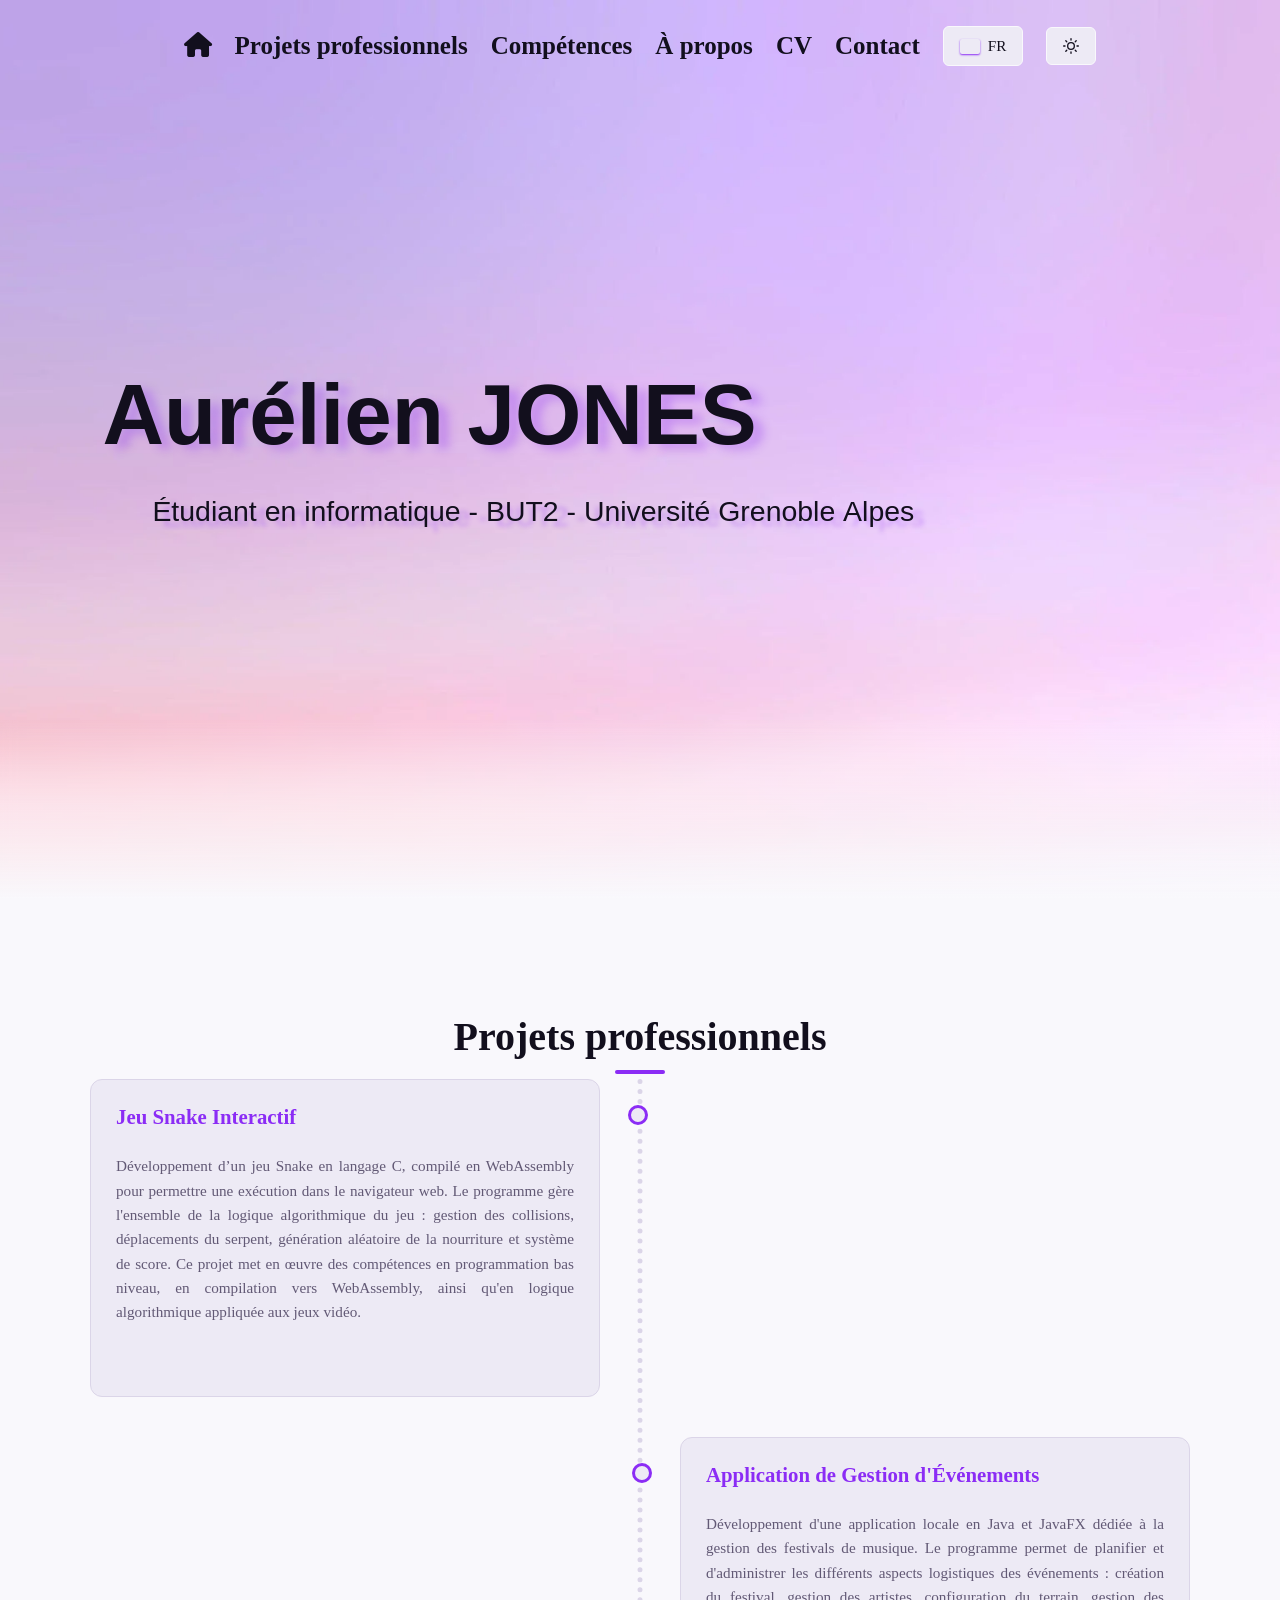
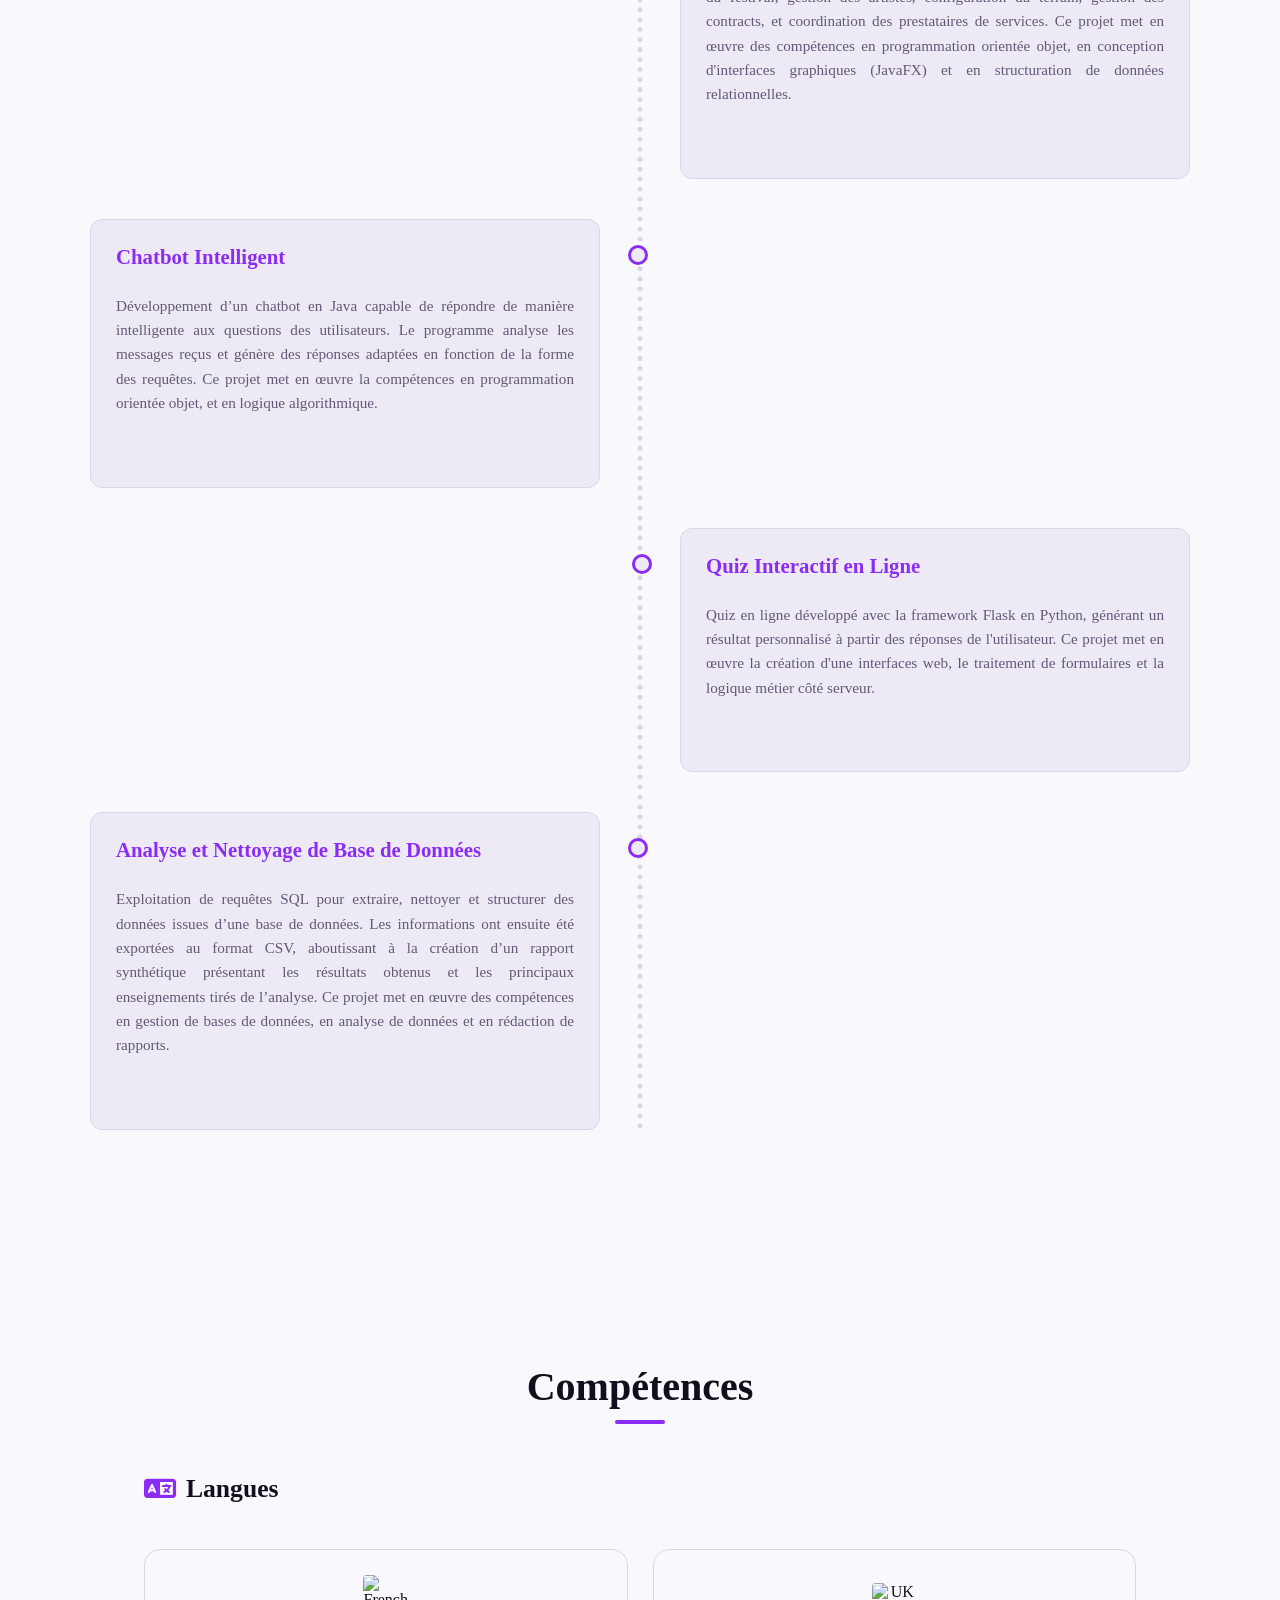
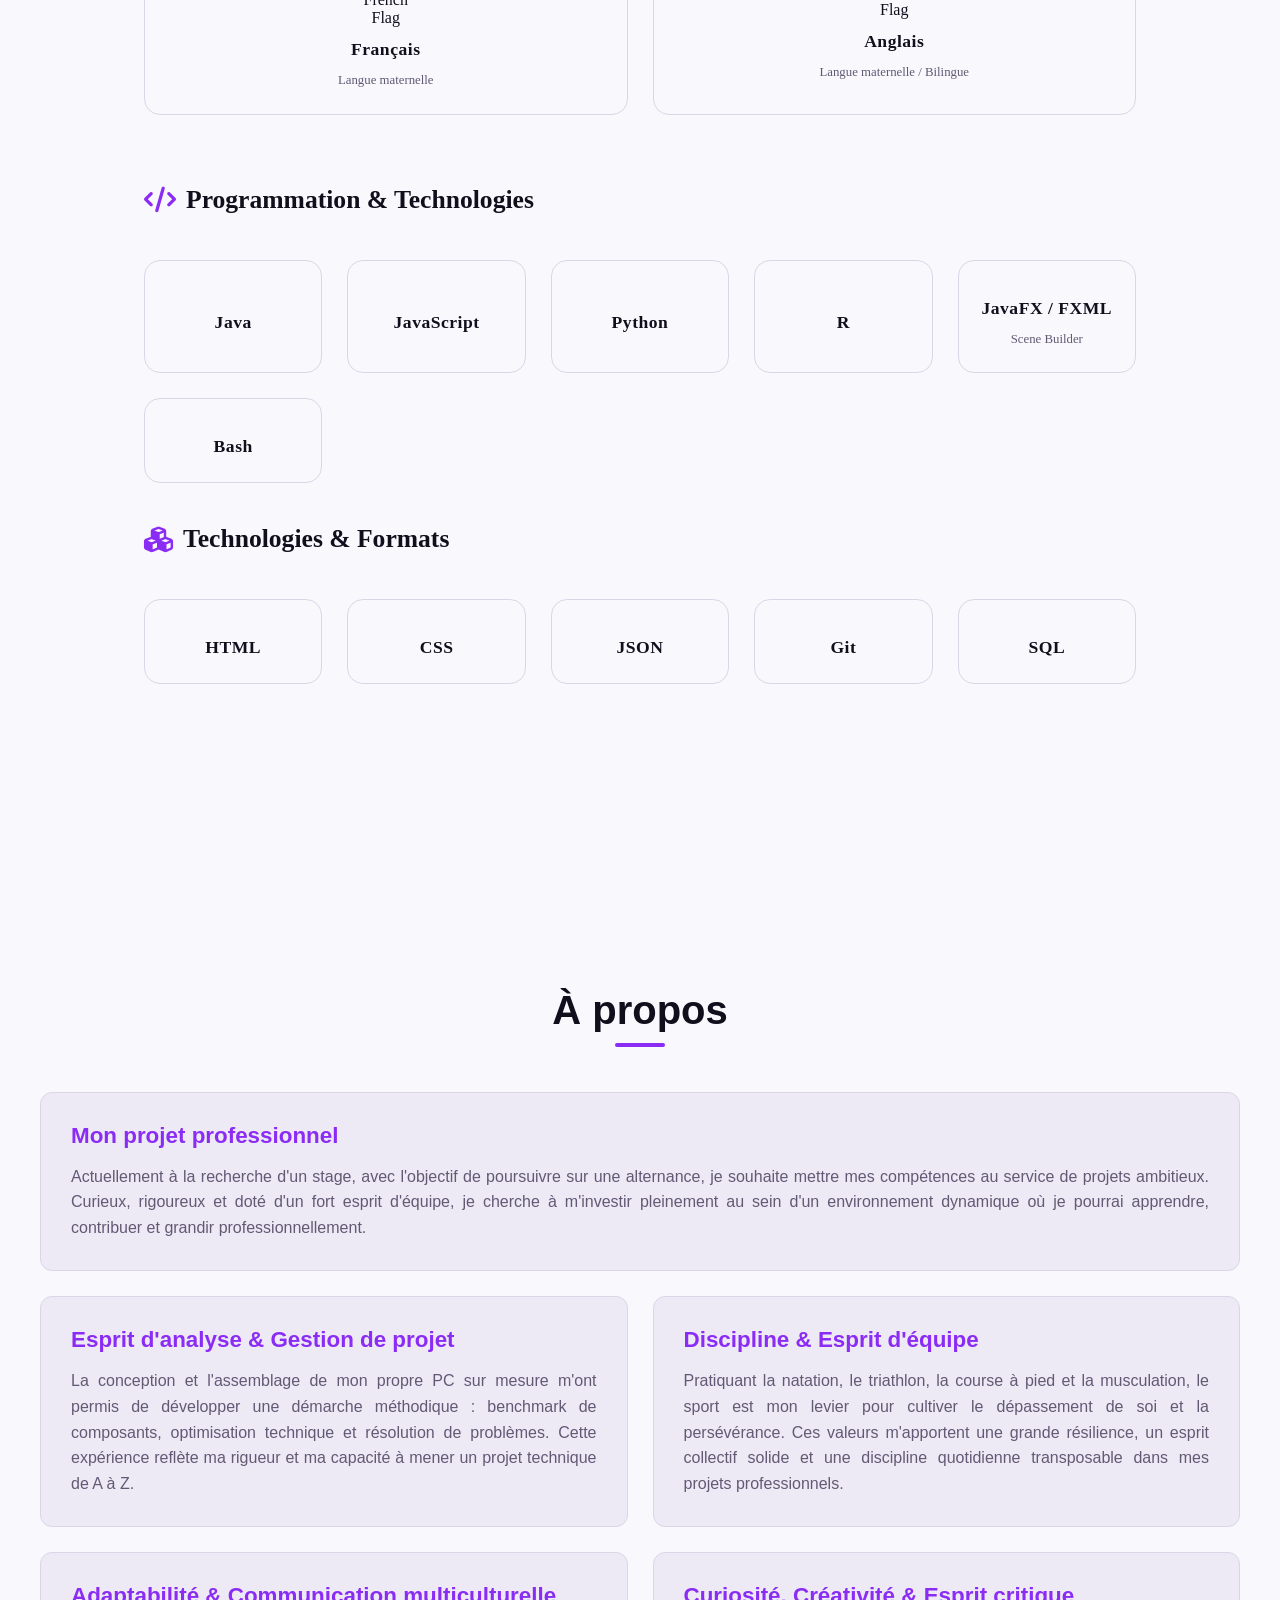
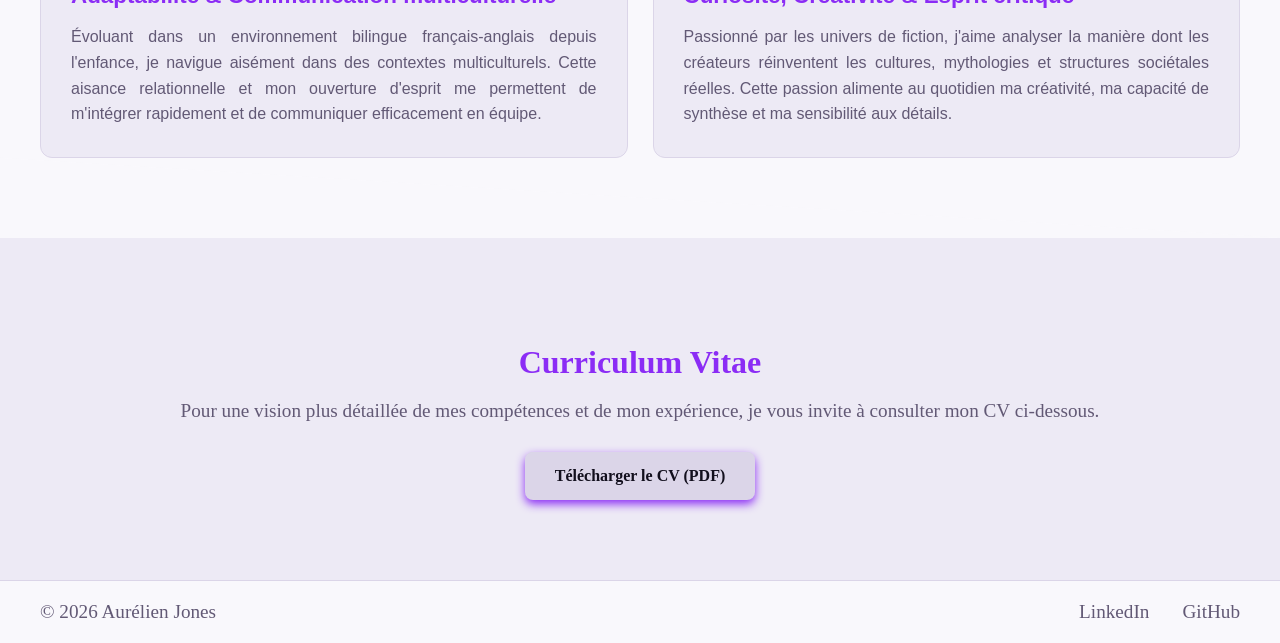
==== commit 9b20d797: "Changed the project page layout to be in the same file, added the js to go along with it" ====
--- a/index.html
+++ b/index.html
@@ -47,44 +47,100 @@
     <section id="Experience">
       <h1 data-i18n="section_experience_title"></h1>
       <div class="project-grid">
-        
-         <!-- Snake -->
+        <!-- Snake -->
         <div class="project-item">
           <h2 data-i18n="experience_project_snake_title"></h2>
           <p data-i18n="experience_project_snake_desc"></p>
-          <a class="project-hint" href="project_page.html#snake" data-i18n="experience_click_info"></a>
-        </div>
-
-         <!-- Genevent -->
+          <a class="project-hint" href="project_page.html#snake" data-project="snake" data-i18n="experience_click_info"></a>
+        </div>
+        <!-- Genevent -->
         <div class="project-item">
           <h2 data-i18n="experience_project_genevent_title"></h2>
           <p data-i18n="experience_project_genevent_desc"></p>
-          <a class="project-hint" href="project_page.html#genevent" data-i18n="experience_click_info"></a>
-        </div>
-
+          <a class="project-hint" href="project_page.html#genevent" data-project="genevent" data-i18n="experience_click_info"></a>
+        </div>
         <!-- Chatbot -->
         <div class="project-item">
           <h2 data-i18n="experience_project_chatbot_title"></h2>
           <p data-i18n="experience_project_chatbot_desc"></p>
-          <a class="project-hint" href="project_page.html" data-i18n="experience_click_info"></a>
-        </div>
-
+          <a class="project-hint" href="project_page.html" data-project="chatbot" data-i18n="experience_click_info"></a>
+        </div>
         <!-- Quiz -->
         <div class="project-item">
           <h2 data-i18n="experience_project_quiz_title"></h2>
           <p data-i18n="experience_project_quiz_desc"></p>
-          <a class="project-hint" href="project_page.html" data-i18n="experience_click_info"></a>
-        </div>
-
+          <a class="project-hint" href="project_page.html" data-project="quiz" data-i18n="experience_click_info"></a>
+        </div>
         <!-- Analyse -->
         <div class="project-item">
           <h2 data-i18n="experience_project_analyse_title"></h2>
           <p data-i18n="experience_project_analyse_desc"></p>
-          <a class="project-hint" href="project_page.html" data-i18n="experience_click_info"></a>
-        </div>
-
-      </div>
-    </section>
+          <a class="project-hint" href="project_page.html" data-project="analyse" data-i18n="experience_click_info"></a>
+        </div>
+      </div>
+    </section>
+
+    <!-- PROJECT OVERLAY -->
+    <dialog id="project-modal" class="project-modal" aria-label="Project details">
+      <div class="modal-panel">
+        <button type="button" class="modal-close" aria-label="Close">&times;</button>
+
+        <article class="project-detail" data-project="snake" hidden>
+          <!-- Write the Snake project here -->
+          <section>WORK IN PROGRESS</section>
+        </article>
+
+        <article class="project-detail" data-project="genevent" hidden>
+          <!-- Write the Genevent project here -->
+          <section>WORK IN PROGRESS</section>
+        </article>
+
+        <article class="project-detail" data-project="chatbot" hidden>
+          <section class="project-detail-section">
+            <h1 data-i18n="2nd_p1_title"></h1>
+            <div class="project-detail-container">
+              <div class="project-text-side">
+                <p data-i18n="2nd_p1_desc_p1"></p>
+                <p data-i18n="2nd_p1_desc_p2"></p>
+              </div>
+              <div class="project-image-side">
+                <img src="MEDIA/Projet_chatbot.png" alt="Project 2 Showcase">
+              </div>
+            </div>
+          </section>
+        </article>
+
+        <article class="project-detail" data-project="quiz" hidden>
+          <section class="project-detail-section">
+            <h1 data-i18n="2nd_p2_title"></h1>
+            <div class="project-detail-container">
+                <div class="project-text-side">
+                  <p data-i18n="2nd_p2_desc_p1"></p>
+                  <p data-i18n="2nd_p2_desc_p2"></p>
+                </div>
+                <div class="project-image-side">
+                  <img src="MEDIA/Projet_Quizz.png" alt="Project 3 Showcase">
+                </div>
+            </div>
+          </section>
+        </article>
+
+        <article class="project-detail" data-project="analyse" hidden>
+          <section class="project-detail-section">
+              <h1 data-i18n="2nd_p3_title"></h1>
+              <div class="project-detail-container">
+                <div class="project-text-side">
+                  <p data-i18n="2nd_p3_desc_p1"></p>
+                  <p data-i18n="2nd_p3_desc_p2"></p>
+                </div>
+                <div class="project-image-side">
+                  <img src="MEDIA/Projet_OpenFoodFacts.png" alt="Project 1 Showcase">
+                </div>
+              </div>
+          </section>
+        </article>
+      </div>
+    </dialog>
 
     <!-- Competence SECTION -->
     <section id="Competence">
@@ -191,6 +247,7 @@
         <p data-i18n="about_worlds_desc"></p>
       </article>
     </section>
+
   </main>
 
   <footer>
@@ -222,6 +279,7 @@
   <script src="JS/canvas.js"></script>
   <script src="JS/lang.js"></script>
   <script src="JS/main.js"></script>
+  <script src="JS/project-modal.js"></script>
 
 </body>
 </html>
--- a/CSS/Main.css
+++ b/CSS/Main.css
@@ -133,8 +133,6 @@
   align-self: flex-end;
   text-decoration: none;
 }
-
-
 
 .project-item:hover {
   transform: translateY(-4px);
@@ -410,7 +408,6 @@
   pointer-events: auto;
 }
 
-
   #Propos {
     padding: 80px 40px;
   }
@@ -429,4 +426,87 @@
   .propos-item.full-width {
     grid-column: span 2;
   }
-}+}
+
+/* ==========================================
+  PROJECT OVERLAY (dialog)
+========================================== */
+.project-modal {
+  width: 100%;
+  height: 100%;
+  max-width: none;
+  max-height: none;
+  margin: 0;
+  padding: 0;
+  border: none;
+  background: transparent;
+  color: var(--color-text);
+  overflow-y: auto;
+  overscroll-behavior: contain;
+}
+
+.project-modal::backdrop {
+  background: rgba(0, 0, 0, 0.65);
+  backdrop-filter: blur(6px);
+  -webkit-backdrop-filter: blur(6px);
+}
+
+/* Locks page behind overlay */
+html:has(.project-modal[open]) {
+  overflow: hidden;
+}
+
+.modal-panel {
+  position: relative;
+  box-sizing: border-box;
+  width: calc(100% - 32px);
+  max-width: 900px;
+  min-height: 200px;
+  margin: 6vh auto;
+  padding: 30px;
+  background-color: var(--color-bg-second);
+  border: 1px solid var(--color-border);
+  border-radius: 12px;
+  box-shadow: 0 10px 40px rgba(0, 0, 0, 0.5);
+}
+
+.project-modal[open] .modal-panel {
+  animation: modal-in 0.25s ease;
+}
+
+@keyframes modal-in {
+  from { opacity: 0; transform: translateY(24px); }
+  to   { opacity: 1; transform: none; }
+}
+
+@media (prefers-reduced-motion: reduce) {
+  .project-modal[open] .modal-panel { animation: none; }
+}
+
+/* Stays visible while scrolling inside a long project */
+.modal-close {
+  position: sticky;
+  top: 0;
+  z-index: 1;
+  display: block;
+  margin-left: auto;
+  width: 40px;
+  height: 40px;
+  border-radius: 50%;
+  border: 1px solid var(--color-border);
+  background-color: var(--color-bg);
+  color: var(--color-text-second);
+  font-size: 1.6rem;
+  line-height: 1;
+  cursor: pointer;
+  transition: color 0.2s ease, border-color 0.2s ease;
+}
+
+.modal-close:hover,
+.modal-close:focus-visible {
+  color: var(--color-accent);
+  border-color: var(--color-accent);
+}
+/* ==========================================
+  FIN PROJECT OVERLAY
+========================================== */
